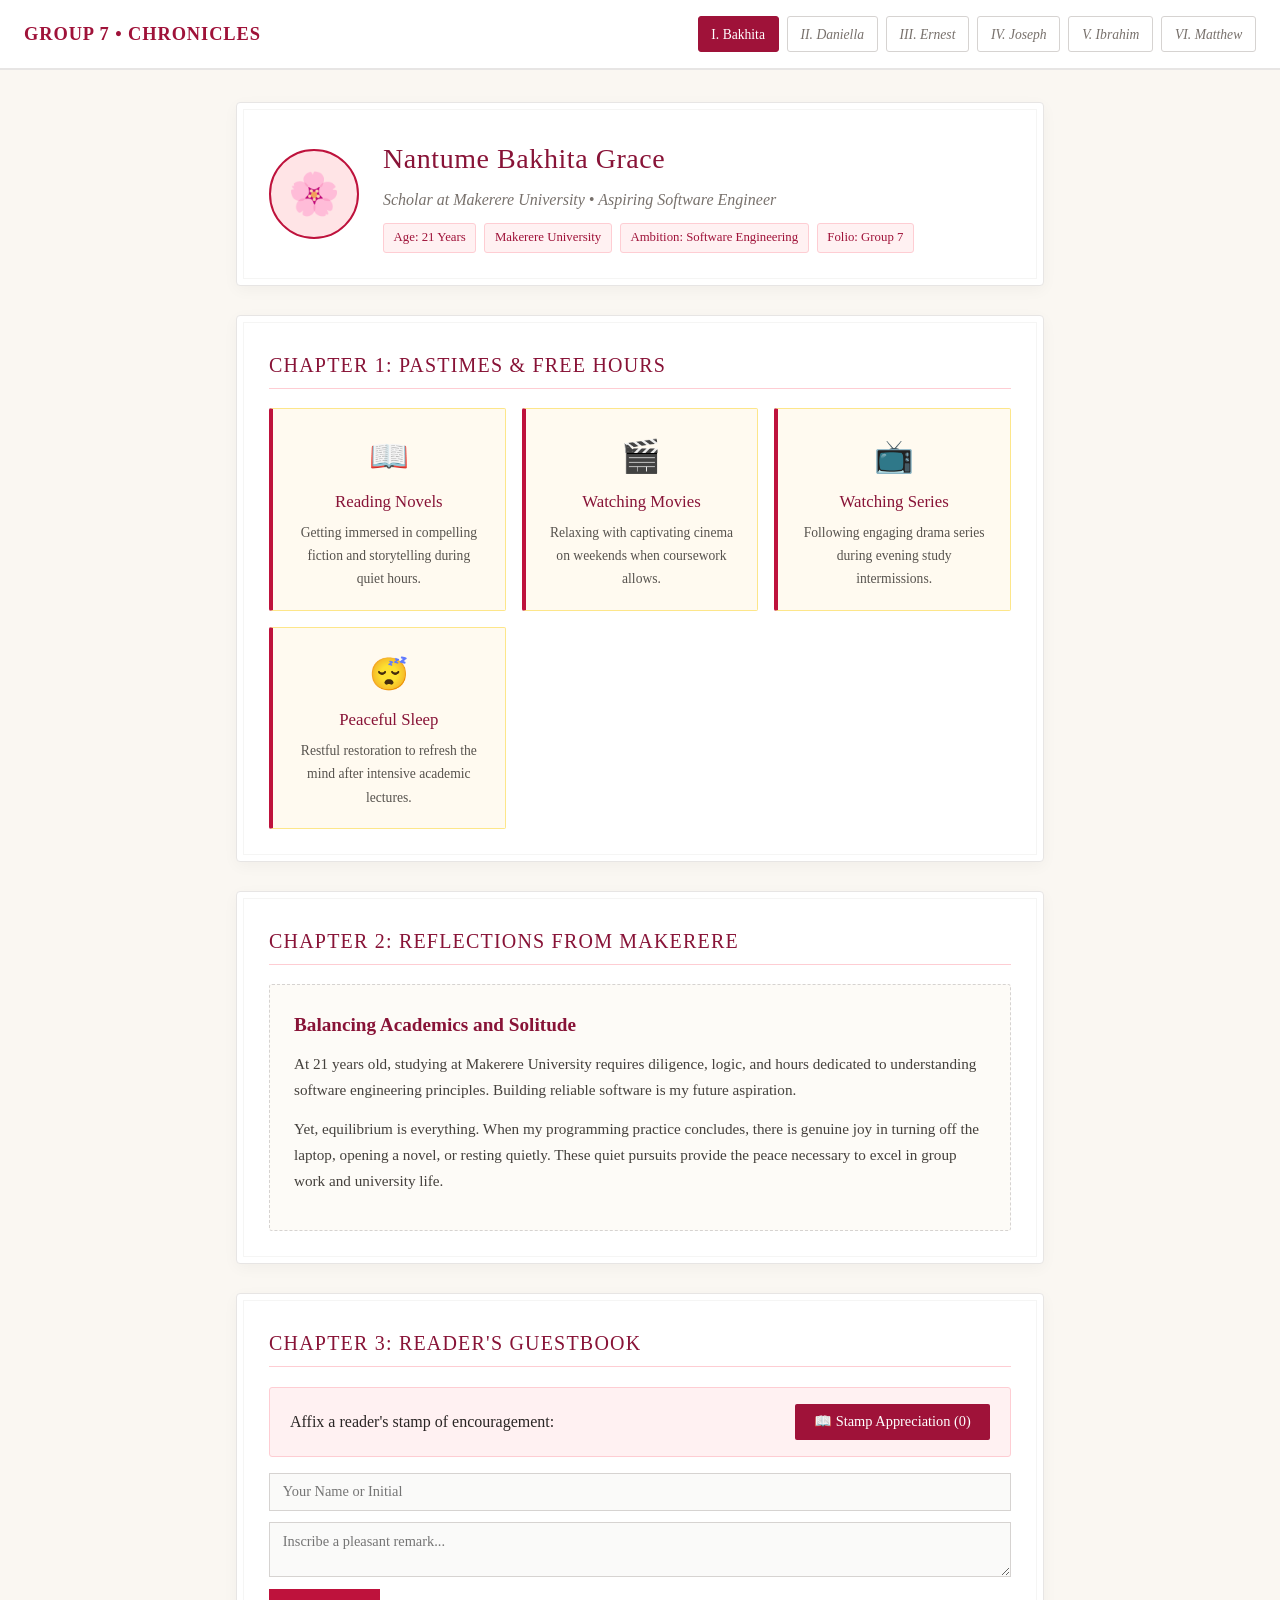
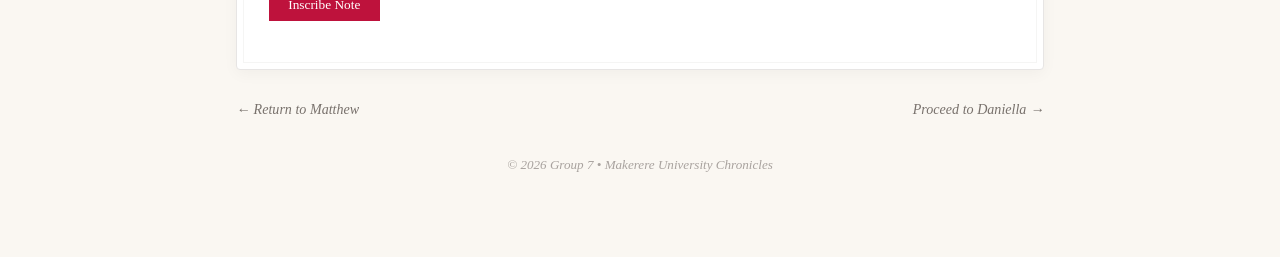
==== index.html @ 7322924f "Add Group 7 multi-page website with distinct styles for all 6 students" ====
<!DOCTYPE html>
<html lang="en">
<head>
  <meta charset="UTF-8">
  <meta name="viewport" content="width=device-width, initial-scale=1.0">
  <title>Nantume Bakhita Grace | Reading Chronicles | Group 7</title>
  <link rel="stylesheet" href="css/bakhita.css">
</head>
<body data-student="bakhita">

  <!-- ======================================================================
       HEADER: Group 7 Shared Literary Navigation
       ====================================================================== -->
  <header class="literary-nav">
    <a href="index.html" class="brand-title">Group 7 &bull; Chronicles</a>
    <nav class="nav-chapters">
      <a href="index.html" class="active">I. Bakhita</a>
      <a href="daniella.html">II. Daniella</a>
      <a href="ernest.html">III. Ernest</a>
      <a href="ntwari.html">IV. Joseph</a>
      <a href="ibrahim.html">V. Ibrahim</a>
      <a href="matthew.html">VI. Matthew</a>
    </nav>
  </header>

  <!-- ======================================================================
       MAIN CONTENT: Bakhita's Reading Journal & Profile
       ====================================================================== -->
  <main class="book-container">

    <!-- Card 1: Reader's Profile -->
    <article class="book-card">
      <div class="reader-profile">
        <div class="reader-portrait">🌸</div>
        <div class="reader-info">
          <h1>Nantume Bakhita Grace</h1>
          <p class="reader-tagline">Scholar at Makerere University &bull; Aspiring Software Engineer</p>
          <ul class="meta-tags">
            <li>Age: 21 Years</li>
            <li>Makerere University</li>
            <li>Ambition: Software Engineering</li>
            <li>Folio: Group 7</li>
          </ul>
        </div>
      </div>
    </article>

    <!-- Card 2: Hobbies & Literary Passions -->
    <article class="book-card">
      <h2 class="chapter-heading">Chapter 1: Pastimes & Free Hours</h2>
      <div class="hobbies-shelf">
        <div class="hobby-volume">
          <div class="hobby-icon">📖</div>
          <h3>Reading Novels</h3>
          <p>Getting immersed in compelling fiction and storytelling during quiet hours.</p>
        </div>
        <div class="hobby-volume">
          <div class="hobby-icon">🎬</div>
          <h3>Watching Movies</h3>
          <p>Relaxing with captivating cinema on weekends when coursework allows.</p>
        </div>
        <div class="hobby-volume">
          <div class="hobby-icon">📺</div>
          <h3>Watching Series</h3>
          <p>Following engaging drama series during evening study intermissions.</p>
        </div>
        <div class="hobby-volume">
          <div class="hobby-icon">😴</div>
          <h3>Peaceful Sleep</h3>
          <p>Restful restoration to refresh the mind after intensive academic lectures.</p>
        </div>
      </div>
    </article>

    <!-- Card 3: Reading Journal -->
    <article class="book-card">
      <h2 class="chapter-heading">Chapter 2: Reflections from Makerere</h2>
      <div class="journal-entry">
        <h3>Balancing Academics and Solitude</h3>
        <p>
          At 21 years old, studying at Makerere University requires diligence, logic, and hours dedicated to understanding software engineering principles. Building reliable software is my future aspiration.
        </p>
        <p>
          Yet, equilibrium is everything. When my programming practice concludes, there is genuine joy in turning off the laptop, opening a novel, or resting quietly. These quiet pursuits provide the peace necessary to excel in group work and university life.
        </p>
      </div>
    </article>

    <!-- Card 4: Interactive Guestbook & Stamp -->
    <article class="book-card">
      <h2 class="chapter-heading">Chapter 3: Reader's Guestbook</h2>
      
      <div class="stamp-bar">
        <span>Affix a reader's stamp of encouragement:</span>
        <button id="like-btn" class="btn-stamp">
          📖 Stamp Appreciation (<span id="like-count">0</span>)
        </button>
      </div>

      <form id="comment-form" class="guestbook-form">
        <input type="text" id="comment-author" placeholder="Your Name or Initial" required>
        <textarea id="comment-message" placeholder="Inscribe a pleasant remark..." required></textarea>
        <button type="submit">Inscribe Note</button>
      </form>

      <div id="comments-list" class="guestbook-list"></div>
    </article>

    <!-- Chapter Navigation -->
    <div class="chapter-nav">
      <a href="matthew.html" class="chapter-btn">&larr; Return to Matthew</a>
      <a href="daniella.html" class="chapter-btn">Proceed to Daniella &rarr;</a>
    </div>

    <footer>
      <p>&copy; 2026 Group 7 &bull; Makerere University Chronicles</p>
    </footer>

  </main>

  <script src="js/main.js"></script>
</body>
</html>
---- css/bakhita.css ----
/* ==========================================================================
   NANTUME BAKHITA GRACE - PERSONAL WEBPAGE STYLESHEET
   Style Concept: Vintage Literary Journal & Reading Chronicle
   Colors: Warm Cream Paper (#fdfbf7), Rose Wine (#9f1239), Soft Pink (#ffe4e6)
   Font: Classic Serif ('Georgia', 'Times New Roman', serif)
   ========================================================================== */

* {
  box-sizing: border-box;
  margin: 0;
  padding: 0;
}

body {
  background-color: #faf7f2;
  color: #292524;
  font-family: 'Georgia', 'Times New Roman', serif;
  line-height: 1.7;
  padding-bottom: 3rem;
}

/* Shared Top Navigation (Literary Style) */
.literary-nav {
  background: #ffffff;
  border-bottom: 2px solid #e7e5e4;
  padding: 1rem 1.5rem;
  display: flex;
  justify-content: space-between;
  align-items: center;
  flex-wrap: wrap;
  gap: 1rem;
}

.brand-title {
  font-size: 1.15rem;
  font-weight: bold;
  letter-spacing: 0.05em;
  color: #9f1239;
  text-decoration: none;
  text-transform: uppercase;
}

.nav-chapters {
  display: flex;
  gap: 0.5rem;
  flex-wrap: wrap;
}

.nav-chapters a {
  text-decoration: none;
  font-size: 0.85rem;
  font-style: italic;
  color: #78716c;
  padding: 0.35rem 0.8rem;
  border: 1px solid #d6d3d1;
  border-radius: 3px;
  background: #ffffff;
  transition: all 0.2s ease;
}

.nav-chapters a:hover {
  color: #9f1239;
  border-color: #9f1239;
  background: #fff1f2;
}

.nav-chapters a.active {
  background: #9f1239;
  color: #ffffff;
  border-color: #9f1239;
  font-style: normal;
}

.book-container {
  max-width: 840px;
  margin: 2rem auto;
  padding: 0 1rem;
}

/* Book Parchment Cards */
.book-card {
  background: #ffffff;
  border: 1px solid #e7e5e4;
  box-shadow: 0 4px 15px rgba(0, 0, 0, 0.04);
  padding: 2rem;
  margin-bottom: 1.8rem;
  border-radius: 4px;
  position: relative;
}

.book-card::before {
  content: "";
  position: absolute;
  top: 6px;
  left: 6px;
  right: 6px;
  bottom: 6px;
  border: 1px solid #f5f5f4;
  pointer-events: none;
}

/* Profile Section */
.reader-profile {
  display: flex;
  align-items: center;
  gap: 1.5rem;
  flex-wrap: wrap;
}

.reader-portrait {
  width: 90px;
  height: 90px;
  border-radius: 50%;
  background: #ffe4e6;
  border: 2px solid #be123c;
  display: flex;
  align-items: center;
  justify-content: center;
  font-size: 2.6rem;
}

.reader-info h1 {
  font-size: 1.75rem;
  color: #881337;
  font-weight: normal;
  letter-spacing: 0.02em;
  margin-bottom: 0.2rem;
}

.reader-tagline {
  font-style: italic;
  color: #78716c;
  margin-bottom: 0.6rem;
}

.meta-tags {
  display: flex;
  flex-wrap: wrap;
  gap: 0.5rem;
  list-style: none;
}

.meta-tags li {
  background: #fff1f2;
  border: 1px solid #fecdd3;
  color: #9f1239;
  font-size: 0.8rem;
  padding: 0.2rem 0.6rem;
  border-radius: 3px;
}

/* Hobbies Bookshelf */
h2.chapter-heading {
  font-size: 1.25rem;
  font-weight: normal;
  color: #881337;
  border-bottom: 1px solid #fecdd3;
  padding-bottom: 0.4rem;
  margin-bottom: 1.2rem;
  text-transform: uppercase;
  letter-spacing: 0.06em;
}

.hobbies-shelf {
  display: grid;
  grid-template-columns: repeat(auto-fit, minmax(180px, 1fr));
  gap: 1rem;
}

.hobby-volume {
  background: #fffaf0;
  border: 1px solid #fde68a;
  border-left: 4px solid #be123c;
  padding: 1.2rem;
  border-radius: 2px;
  text-align: center;
}

.hobby-icon {
  font-size: 2rem;
  margin-bottom: 0.3rem;
}

.hobby-volume h3 {
  font-size: 1.05rem;
  color: #881337;
  margin-bottom: 0.3rem;
  font-weight: normal;
}

.hobby-volume p {
  font-size: 0.85rem;
  color: #57534e;
}

/* Journal / Reading Diary */
.journal-entry {
  background: #fdfbf7;
  border: 1px dashed #d6d3d1;
  padding: 1.5rem;
  border-radius: 3px;
}

.journal-entry h3 {
  color: #881337;
  font-size: 1.2rem;
  margin-bottom: 0.6rem;
}

.journal-entry p {
  font-size: 0.95rem;
  color: #44403c;
  margin-bottom: 0.8rem;
}

/* Interactive Guestbook & Stamp */
.stamp-bar {
  display: flex;
  justify-content: space-between;
  align-items: center;
  background: #fff1f2;
  border: 1px solid #fecdd3;
  padding: 1rem 1.25rem;
  border-radius: 3px;
  flex-wrap: wrap;
  gap: 0.8rem;
}

.btn-stamp {
  background: #9f1239;
  color: #ffffff;
  border: none;
  font-family: 'Georgia', serif;
  font-size: 0.9rem;
  padding: 0.6rem 1.2rem;
  cursor: pointer;
  border-radius: 2px;
}

.btn-stamp:hover {
  background: #881337;
}

.guestbook-form {
  display: flex;
  flex-direction: column;
  gap: 0.7rem;
  margin-top: 1rem;
}

.guestbook-form input,
.guestbook-form textarea {
  border: 1px solid #d6d3d1;
  background: #fafaf9;
  font-family: 'Georgia', serif;
  padding: 0.6rem 0.8rem;
  font-size: 0.9rem;
}

.guestbook-form button {
  align-self: flex-start;
  background: #be123c;
  color: #ffffff;
  border: none;
  padding: 0.5rem 1.2rem;
  font-family: 'Georgia', serif;
  cursor: pointer;
}

.guestbook-list {
  margin-top: 1rem;
  display: flex;
  flex-direction: column;
  gap: 0.6rem;
}

.guestbook-item,
.comment-item {
  background: #fafaf9;
  border: 1px solid #e7e5e4;
  border-left: 3px solid #be123c;
  padding: 0.75rem 1rem;
  font-size: 0.88rem;
  margin-top: 0.5rem;
}

.guestbook-author,
.comment-author {
  font-weight: bold;
  color: #881337;
  margin-bottom: 0.2rem;
}

/* Page Navigation */
.chapter-nav {
  display: flex;
  justify-content: space-between;
  margin-top: 1.5rem;
  flex-wrap: wrap;
  gap: 0.8rem;
}

.chapter-btn {
  text-decoration: none;
  color: #78716c;
  font-style: italic;
  font-size: 0.88rem;
}

.chapter-btn:hover {
  color: #9f1239;
}

footer {
  text-align: center;
  font-style: italic;
  font-size: 0.82rem;
  color: #a8a29e;
  margin-top: 2rem;
}
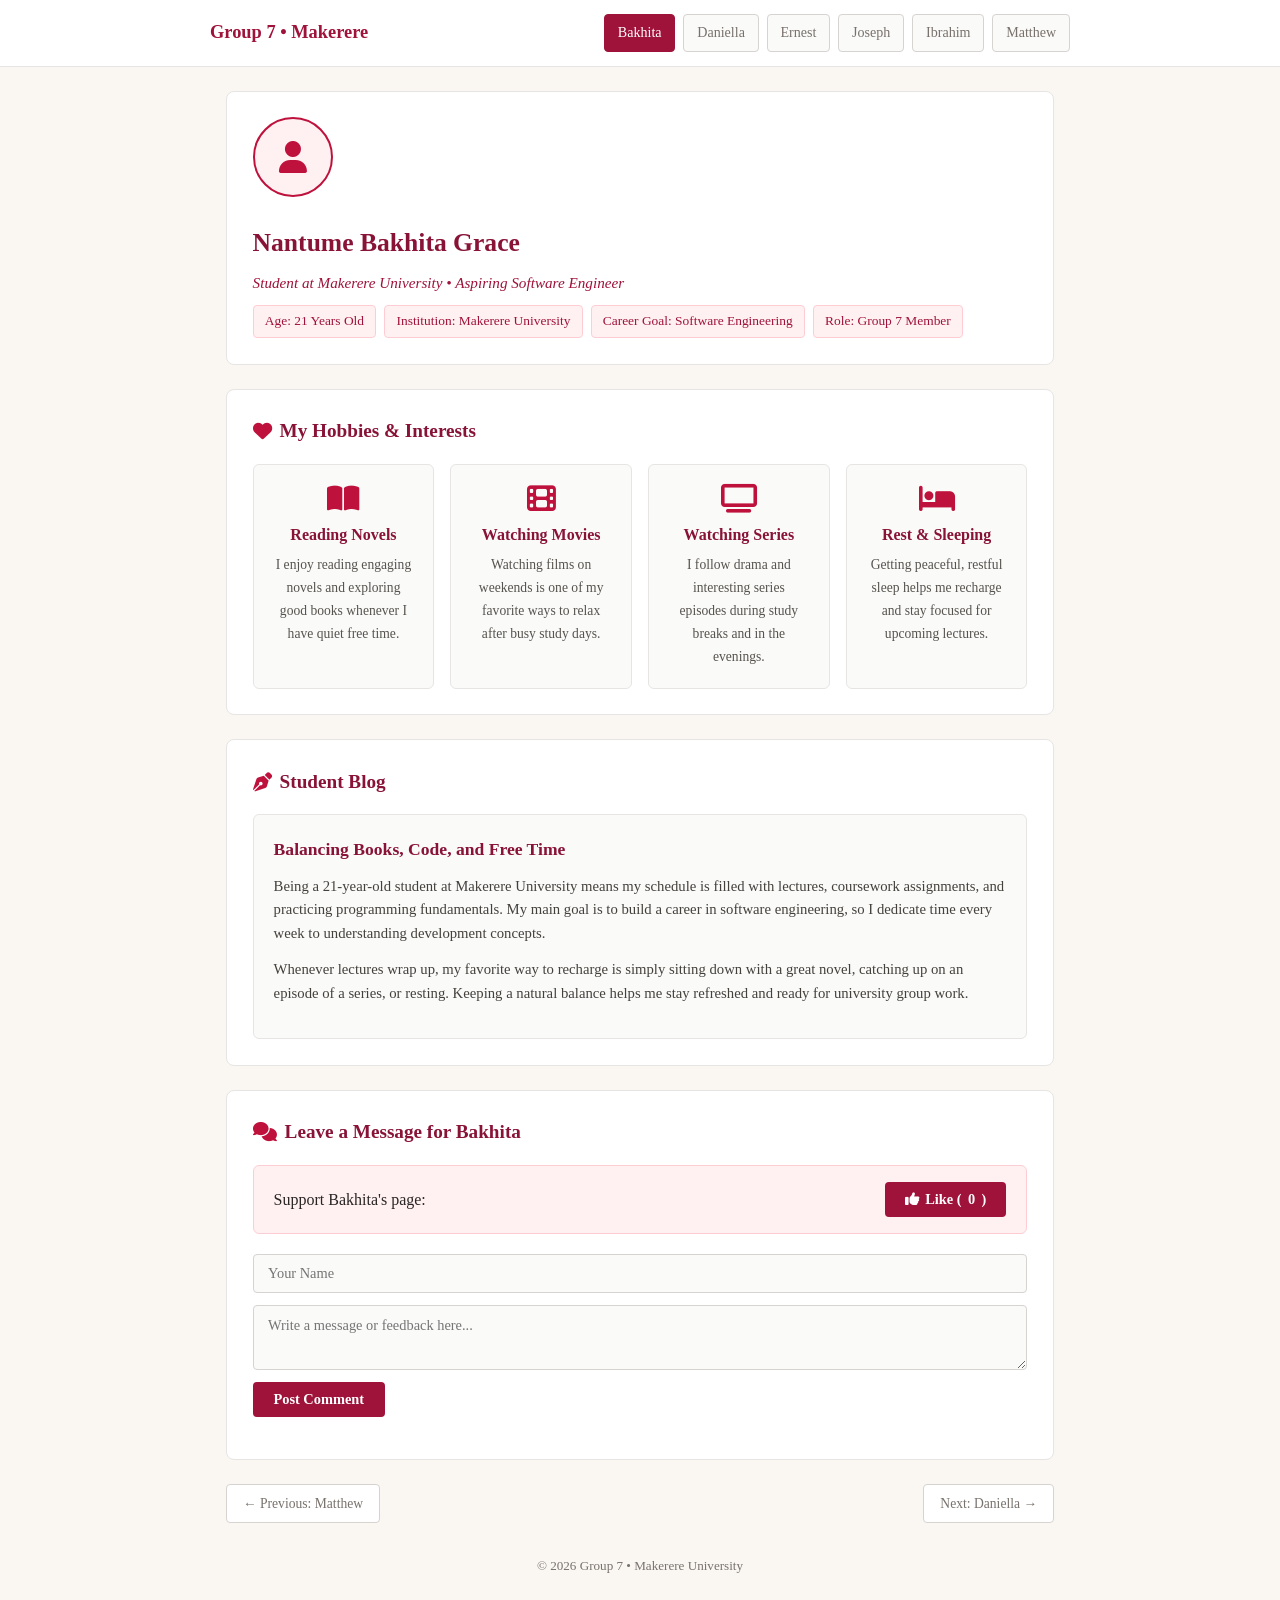
==== commit 5b3a3a1b: "Humanize webpages, replace emojis with Font Awesome icons, remove edge highlights and system active " ====
--- a/index.html
+++ b/index.html
@@ -3,121 +3,131 @@
 <head>
   <meta charset="UTF-8">
   <meta name="viewport" content="width=device-width, initial-scale=1.0">
-  <title>Nantume Bakhita Grace | Reading Chronicles | Group 7</title>
+  <title>Nantume Bakhita Grace - Group 7</title>
+  <!-- Font Awesome CDN for icons instead of emojis -->
+  <link rel="stylesheet" href="https://cdnjs.cloudflare.com/ajax/libs/font-awesome/6.5.1/css/all.min.css">
   <link rel="stylesheet" href="css/bakhita.css">
 </head>
 <body data-student="bakhita">
 
   <!-- ======================================================================
-       HEADER: Group 7 Shared Literary Navigation
+       1. NAVIGATION BAR
        ====================================================================== -->
-  <header class="literary-nav">
-    <a href="index.html" class="brand-title">Group 7 &bull; Chronicles</a>
-    <nav class="nav-chapters">
-      <a href="index.html" class="active">I. Bakhita</a>
-      <a href="daniella.html">II. Daniella</a>
-      <a href="ernest.html">III. Ernest</a>
-      <a href="ntwari.html">IV. Joseph</a>
-      <a href="ibrahim.html">V. Ibrahim</a>
-      <a href="matthew.html">VI. Matthew</a>
-    </nav>
+  <header>
+    <div class="nav-container">
+      <a href="index.html" class="logo">Group 7 &bull; Makerere</a>
+      <nav>
+        <a href="index.html" class="active">Bakhita</a>
+        <a href="daniella.html">Daniella</a>
+        <a href="ernest.html">Ernest</a>
+        <a href="ntwari.html">Joseph</a>
+        <a href="ibrahim.html">Ibrahim</a>
+        <a href="matthew.html">Matthew</a>
+      </nav>
+    </div>
   </header>
 
   <!-- ======================================================================
-       MAIN CONTENT: Bakhita's Reading Journal & Profile
+       2. MAIN CONTENT
        ====================================================================== -->
-  <main class="book-container">
+  <main class="container">
 
-    <!-- Card 1: Reader's Profile -->
-    <article class="book-card">
-      <div class="reader-profile">
-        <div class="reader-portrait">🌸</div>
-        <div class="reader-info">
+    <!-- Section 1: About Bakhita -->
+    <section class="card">
+      <div class="profile-header">
+        <div class="profile-icon">
+          <i class="fa-solid fa-user"></i>
+        </div>
+        <div class="profile-info">
           <h1>Nantume Bakhita Grace</h1>
-          <p class="reader-tagline">Scholar at Makerere University &bull; Aspiring Software Engineer</p>
-          <ul class="meta-tags">
-            <li>Age: 21 Years</li>
-            <li>Makerere University</li>
-            <li>Ambition: Software Engineering</li>
-            <li>Folio: Group 7</li>
+          <p class="profile-subtitle">Student at Makerere University &bull; Aspiring Software Engineer</p>
+          <ul class="info-list">
+            <li>Age: 21 Years Old</li>
+            <li>Institution: Makerere University</li>
+            <li>Career Goal: Software Engineering</li>
+            <li>Role: Group 7 Member</li>
           </ul>
         </div>
       </div>
-    </article>
+    </section>
 
-    <!-- Card 2: Hobbies & Literary Passions -->
-    <article class="book-card">
-      <h2 class="chapter-heading">Chapter 1: Pastimes & Free Hours</h2>
-      <div class="hobbies-shelf">
-        <div class="hobby-volume">
-          <div class="hobby-icon">📖</div>
+    <!-- Section 2: Hobbies & Interests -->
+    <section class="card">
+      <h2><i class="fa-solid fa-heart"></i> My Hobbies & Interests</h2>
+      <div class="hobbies-grid">
+        <div class="hobby-card">
+          <i class="fa-solid fa-book-open"></i>
           <h3>Reading Novels</h3>
-          <p>Getting immersed in compelling fiction and storytelling during quiet hours.</p>
+          <p>I enjoy reading engaging novels and exploring good books whenever I have quiet free time.</p>
         </div>
-        <div class="hobby-volume">
-          <div class="hobby-icon">🎬</div>
+        <div class="hobby-card">
+          <i class="fa-solid fa-film"></i>
           <h3>Watching Movies</h3>
-          <p>Relaxing with captivating cinema on weekends when coursework allows.</p>
+          <p>Watching films on weekends is one of my favorite ways to relax after busy study days.</p>
         </div>
-        <div class="hobby-volume">
-          <div class="hobby-icon">📺</div>
+        <div class="hobby-card">
+          <i class="fa-solid fa-tv"></i>
           <h3>Watching Series</h3>
-          <p>Following engaging drama series during evening study intermissions.</p>
+          <p>I follow drama and interesting series episodes during study breaks and in the evenings.</p>
         </div>
-        <div class="hobby-volume">
-          <div class="hobby-icon">😴</div>
-          <h3>Peaceful Sleep</h3>
-          <p>Restful restoration to refresh the mind after intensive academic lectures.</p>
+        <div class="hobby-card">
+          <i class="fa-solid fa-bed"></i>
+          <h3>Rest & Sleeping</h3>
+          <p>Getting peaceful, restful sleep helps me recharge and stay focused for upcoming lectures.</p>
         </div>
       </div>
-    </article>
+    </section>
 
-    <!-- Card 3: Reading Journal -->
-    <article class="book-card">
-      <h2 class="chapter-heading">Chapter 2: Reflections from Makerere</h2>
-      <div class="journal-entry">
-        <h3>Balancing Academics and Solitude</h3>
+    <!-- Section 3: Student Blog / Campus Experience -->
+    <section class="card">
+      <h2><i class="fa-solid fa-pen-nib"></i> Student Blog</h2>
+      <div class="blog-box">
+        <h3>Balancing Books, Code, and Free Time</h3>
         <p>
-          At 21 years old, studying at Makerere University requires diligence, logic, and hours dedicated to understanding software engineering principles. Building reliable software is my future aspiration.
+          Being a 21-year-old student at Makerere University means my schedule is filled with lectures, coursework assignments, and practicing programming fundamentals. My main goal is to build a career in software engineering, so I dedicate time every week to understanding development concepts.
         </p>
         <p>
-          Yet, equilibrium is everything. When my programming practice concludes, there is genuine joy in turning off the laptop, opening a novel, or resting quietly. These quiet pursuits provide the peace necessary to excel in group work and university life.
+          Whenever lectures wrap up, my favorite way to recharge is simply sitting down with a great novel, catching up on an episode of a series, or resting. Keeping a natural balance helps me stay refreshed and ready for university group work.
         </p>
       </div>
-    </article>
+    </section>
 
-    <!-- Card 4: Interactive Guestbook & Stamp -->
-    <article class="book-card">
-      <h2 class="chapter-heading">Chapter 3: Reader's Guestbook</h2>
+    <!-- Section 4: Interactive Like and Comment Form -->
+    <section class="card">
+      <h2><i class="fa-solid fa-comments"></i> Leave a Message for Bakhita</h2>
       
-      <div class="stamp-bar">
-        <span>Affix a reader's stamp of encouragement:</span>
-        <button id="like-btn" class="btn-stamp">
-          📖 Stamp Appreciation (<span id="like-count">0</span>)
+      <!-- Like Button -->
+      <div class="interactive-row">
+        <span>Support Bakhita's page:</span>
+        <button id="like-btn" class="like-btn">
+          <i class="fa-solid fa-thumbs-up"></i> Like (<span id="like-count">0</span>)
         </button>
       </div>
 
-      <form id="comment-form" class="guestbook-form">
-        <input type="text" id="comment-author" placeholder="Your Name or Initial" required>
-        <textarea id="comment-message" placeholder="Inscribe a pleasant remark..." required></textarea>
-        <button type="submit">Inscribe Note</button>
+      <!-- Comment Form -->
+      <form id="comment-form" class="comment-form">
+        <input type="text" id="comment-author" placeholder="Your Name" required>
+        <textarea id="comment-message" placeholder="Write a message or feedback here..." required></textarea>
+        <button type="submit">Post Comment</button>
       </form>
 
-      <div id="comments-list" class="guestbook-list"></div>
-    </article>
+      <!-- Message List -->
+      <div id="comments-list" class="comments-list"></div>
+    </section>
 
-    <!-- Chapter Navigation -->
-    <div class="chapter-nav">
-      <a href="matthew.html" class="chapter-btn">&larr; Return to Matthew</a>
-      <a href="daniella.html" class="chapter-btn">Proceed to Daniella &rarr;</a>
+    <!-- Footer Navigation (Next & Previous) -->
+    <div class="footer-nav">
+      <a href="matthew.html">&larr; Previous: Matthew</a>
+      <a href="daniella.html">Next: Daniella &rarr;</a>
     </div>
 
     <footer>
-      <p>&copy; 2026 Group 7 &bull; Makerere University Chronicles</p>
+      <p>&copy; 2026 Group 7 &bull; Makerere University</p>
     </footer>
 
   </main>
 
+  <!-- Interactive JavaScript -->
   <script src="js/main.js"></script>
 </body>
 </html>
--- a/css/bakhita.css
+++ b/css/bakhita.css
@@ -1,8 +1,7 @@
 /* ==========================================================================
-   NANTUME BAKHITA GRACE - PERSONAL WEBPAGE STYLESHEET
-   Style Concept: Vintage Literary Journal & Reading Chronicle
-   Colors: Warm Cream Paper (#fdfbf7), Rose Wine (#9f1239), Soft Pink (#ffe4e6)
-   Font: Classic Serif ('Georgia', 'Times New Roman', serif)
+   Nantume Bakhita Grace - Personal Webpage Stylesheet
+   Makerere University - Group 7
+   Theme: Literary Journal & Reading Space
    ========================================================================== */
 
 * {
@@ -16,14 +15,18 @@
   color: #292524;
   font-family: 'Georgia', 'Times New Roman', serif;
   line-height: 1.7;
-  padding-bottom: 3rem;
-}
-
-/* Shared Top Navigation (Literary Style) */
-.literary-nav {
+  padding-bottom: 2.5rem;
+}
+
+header {
   background: #ffffff;
-  border-bottom: 2px solid #e7e5e4;
-  padding: 1rem 1.5rem;
+  border-bottom: 1px solid #e7e5e4;
+  padding: 0.9rem 1.2rem;
+}
+
+.nav-container {
+  max-width: 860px;
+  margin: 0 auto;
   display: flex;
   justify-content: space-between;
   align-items: center;
@@ -31,268 +34,284 @@
   gap: 1rem;
 }
 
-.brand-title {
+.logo {
   font-size: 1.15rem;
   font-weight: bold;
-  letter-spacing: 0.05em;
   color: #9f1239;
   text-decoration: none;
-  text-transform: uppercase;
-}
-
-.nav-chapters {
+}
+
+nav {
   display: flex;
   gap: 0.5rem;
   flex-wrap: wrap;
 }
 
-.nav-chapters a {
+nav a {
   text-decoration: none;
-  font-size: 0.85rem;
-  font-style: italic;
+  font-size: 0.88rem;
   color: #78716c;
   padding: 0.35rem 0.8rem;
+  border-radius: 4px;
+  background: #fafaf9;
   border: 1px solid #d6d3d1;
-  border-radius: 3px;
-  background: #ffffff;
   transition: all 0.2s ease;
 }
 
-.nav-chapters a:hover {
+nav a:hover {
   color: #9f1239;
   border-color: #9f1239;
-  background: #fff1f2;
-}
-
-.nav-chapters a.active {
+}
+
+nav a.active {
   background: #9f1239;
   color: #ffffff;
   border-color: #9f1239;
-  font-style: normal;
-}
-
-.book-container {
-  max-width: 840px;
-  margin: 2rem auto;
+}
+
+.container {
+  max-width: 860px;
+  margin: 1.5rem auto;
   padding: 0 1rem;
 }
 
-/* Book Parchment Cards */
-.book-card {
+/* Content Cards (Uniform clean border, no highlighted single-edge strip) */
+.card {
   background: #ffffff;
   border: 1px solid #e7e5e4;
-  box-shadow: 0 4px 15px rgba(0, 0, 0, 0.04);
-  padding: 2rem;
-  margin-bottom: 1.8rem;
-  border-radius: 4px;
-  position: relative;
-}
-
-.book-card::before {
-  content: "";
-  position: absolute;
-  top: 6px;
-  left: 6px;
-  right: 6px;
-  bottom: 6px;
-  border: 1px solid #f5f5f4;
-  pointer-events: none;
+  border-radius: 8px;
+  padding: 1.6rem;
+  margin-bottom: 1.5rem;
 }
 
 /* Profile Section */
-.reader-profile {
+.profile-header {
   display: flex;
   align-items: center;
   gap: 1.5rem;
   flex-wrap: wrap;
 }
 
-.reader-portrait {
-  width: 90px;
-  height: 90px;
+.profile-icon {
+  width: 80px;
+  height: 80px;
+  background: #fff1f2;
+  border: 2px solid #be123c;
   border-radius: 50%;
-  background: #ffe4e6;
-  border: 2px solid #be123c;
   display: flex;
   align-items: center;
   justify-content: center;
-  font-size: 2.6rem;
-}
-
-.reader-info h1 {
-  font-size: 1.75rem;
-  color: #881337;
-  font-weight: normal;
-  letter-spacing: 0.02em;
-  margin-bottom: 0.2rem;
-}
-
-.reader-tagline {
+  font-size: 2rem;
+  color: #be123c;
+}
+
+.profile-info h1 {
+  font-size: 1.6rem;
+  color: #881337;
+  margin-bottom: 0.3rem;
+}
+
+.profile-subtitle {
+  color: #9f1239;
+  font-size: 0.95rem;
+  margin-bottom: 0.6rem;
   font-style: italic;
-  color: #78716c;
-  margin-bottom: 0.6rem;
-}
-
-.meta-tags {
+}
+
+.info-list {
+  list-style: none;
   display: flex;
   flex-wrap: wrap;
   gap: 0.5rem;
-  list-style: none;
-}
-
-.meta-tags li {
+}
+
+.info-list li {
   background: #fff1f2;
   border: 1px solid #fecdd3;
   color: #9f1239;
-  font-size: 0.8rem;
-  padding: 0.2rem 0.6rem;
-  border-radius: 3px;
-}
-
-/* Hobbies Bookshelf */
-h2.chapter-heading {
-  font-size: 1.25rem;
-  font-weight: normal;
-  color: #881337;
-  border-bottom: 1px solid #fecdd3;
-  padding-bottom: 0.4rem;
-  margin-bottom: 1.2rem;
-  text-transform: uppercase;
-  letter-spacing: 0.06em;
-}
-
-.hobbies-shelf {
+  padding: 0.25rem 0.7rem;
+  border-radius: 4px;
+  font-size: 0.84rem;
+}
+
+h2 {
+  font-size: 1.2rem;
+  color: #881337;
+  margin-bottom: 1rem;
+  display: flex;
+  align-items: center;
+  gap: 0.5rem;
+}
+
+h2 i {
+  color: #be123c;
+}
+
+/* Hobbies Grid (Clean uniform boxes, no highlighted edge strip) */
+.hobbies-grid {
   display: grid;
   grid-template-columns: repeat(auto-fit, minmax(180px, 1fr));
   gap: 1rem;
 }
 
-.hobby-volume {
-  background: #fffaf0;
-  border: 1px solid #fde68a;
-  border-left: 4px solid #be123c;
+.hobby-card {
+  background: #fafaf9;
+  border: 1px solid #e7e5e4;
+  border-radius: 6px;
   padding: 1.2rem;
-  border-radius: 2px;
   text-align: center;
-}
-
-.hobby-icon {
-  font-size: 2rem;
+  transition: transform 0.2s ease, border-color 0.2s ease;
+}
+
+.hobby-card:hover {
+  transform: translateY(-2px);
+  border-color: #be123c;
+}
+
+.hobby-card i {
+  font-size: 1.8rem;
+  color: #be123c;
+  margin-bottom: 0.5rem;
+  display: inline-block;
+}
+
+.hobby-card h3 {
+  font-size: 1rem;
+  color: #881337;
   margin-bottom: 0.3rem;
 }
 
-.hobby-volume h3 {
-  font-size: 1.05rem;
-  color: #881337;
-  margin-bottom: 0.3rem;
-  font-weight: normal;
-}
-
-.hobby-volume p {
+.hobby-card p {
   font-size: 0.85rem;
   color: #57534e;
 }
 
-/* Journal / Reading Diary */
-.journal-entry {
-  background: #fdfbf7;
-  border: 1px dashed #d6d3d1;
-  padding: 1.5rem;
-  border-radius: 3px;
-}
-
-.journal-entry h3 {
-  color: #881337;
-  font-size: 1.2rem;
+/* Blog Box (Clean uniform border) */
+.blog-box {
+  background: #fafaf9;
+  border: 1px solid #e7e5e4;
+  border-radius: 6px;
+  padding: 1.25rem;
+}
+
+.blog-box h3 {
+  font-size: 1.1rem;
+  color: #881337;
   margin-bottom: 0.6rem;
 }
 
-.journal-entry p {
-  font-size: 0.95rem;
+.blog-box p {
   color: #44403c;
+  font-size: 0.92rem;
   margin-bottom: 0.8rem;
-}
-
-/* Interactive Guestbook & Stamp */
-.stamp-bar {
+  line-height: 1.6;
+}
+
+/* Interactive Like & Comment Form */
+.interactive-row {
   display: flex;
   justify-content: space-between;
   align-items: center;
+  flex-wrap: wrap;
+  gap: 1rem;
   background: #fff1f2;
   border: 1px solid #fecdd3;
   padding: 1rem 1.25rem;
-  border-radius: 3px;
-  flex-wrap: wrap;
-  gap: 0.8rem;
-}
-
-.btn-stamp {
+  border-radius: 6px;
+  margin-bottom: 1.25rem;
+}
+
+.like-btn {
   background: #9f1239;
   color: #ffffff;
   border: none;
-  font-family: 'Georgia', serif;
+  padding: 0.55rem 1.25rem;
   font-size: 0.9rem;
-  padding: 0.6rem 1.2rem;
+  font-weight: 600;
+  border-radius: 4px;
   cursor: pointer;
-  border-radius: 2px;
-}
-
-.btn-stamp:hover {
+  display: inline-flex;
+  align-items: center;
+  gap: 0.4rem;
+  font-family: inherit;
+  transition: background 0.2s ease;
+}
+
+.like-btn:hover {
   background: #881337;
 }
 
-.guestbook-form {
+.comment-form {
   display: flex;
   flex-direction: column;
-  gap: 0.7rem;
-  margin-top: 1rem;
-}
-
-.guestbook-form input,
-.guestbook-form textarea {
+  gap: 0.75rem;
+}
+
+.comment-form input,
+.comment-form textarea {
+  background: #fafaf9;
   border: 1px solid #d6d3d1;
-  background: #fafaf9;
-  font-family: 'Georgia', serif;
-  padding: 0.6rem 0.8rem;
+  color: #292524;
+  padding: 0.65rem 0.9rem;
+  border-radius: 4px;
+  font-family: inherit;
   font-size: 0.9rem;
 }
 
-.guestbook-form button {
+.comment-form input:focus,
+.comment-form textarea:focus {
+  outline: none;
+  border-color: #be123c;
+}
+
+.comment-form textarea {
+  resize: vertical;
+  min-height: 65px;
+}
+
+.comment-form button {
   align-self: flex-start;
-  background: #be123c;
+  background: #9f1239;
   color: #ffffff;
   border: none;
-  padding: 0.5rem 1.2rem;
-  font-family: 'Georgia', serif;
+  padding: 0.55rem 1.3rem;
+  font-size: 0.9rem;
+  font-weight: 600;
+  border-radius: 4px;
   cursor: pointer;
-}
-
-.guestbook-list {
+  font-family: inherit;
+}
+
+.comment-form button:hover {
+  background: #881337;
+}
+
+.comments-list {
   margin-top: 1rem;
   display: flex;
   flex-direction: column;
   gap: 0.6rem;
 }
 
-.guestbook-item,
 .comment-item {
   background: #fafaf9;
   border: 1px solid #e7e5e4;
-  border-left: 3px solid #be123c;
+  border-radius: 4px;
   padding: 0.75rem 1rem;
   font-size: 0.88rem;
-  margin-top: 0.5rem;
-}
-
-.guestbook-author,
+}
+
 .comment-author {
   font-weight: bold;
   color: #881337;
   margin-bottom: 0.2rem;
 }
 
-/* Page Navigation */
-.chapter-nav {
+.comment-item p {
+  color: #44403c;
+}
+
+.footer-nav {
   display: flex;
   justify-content: space-between;
   margin-top: 1.5rem;
@@ -300,21 +319,25 @@
   gap: 0.8rem;
 }
 
-.chapter-btn {
+.footer-nav a {
   text-decoration: none;
+  font-size: 0.85rem;
   color: #78716c;
-  font-style: italic;
-  font-size: 0.88rem;
-}
-
-.chapter-btn:hover {
-  color: #9f1239;
+  background: #ffffff;
+  border: 1px solid #d6d3d1;
+  padding: 0.45rem 1rem;
+  border-radius: 4px;
+  transition: all 0.2s ease;
+}
+
+.footer-nav a:hover {
+  color: #9f1239;
+  border-color: #9f1239;
 }
 
 footer {
   text-align: center;
-  font-style: italic;
   font-size: 0.82rem;
-  color: #a8a29e;
+  color: #78716c;
   margin-top: 2rem;
 }
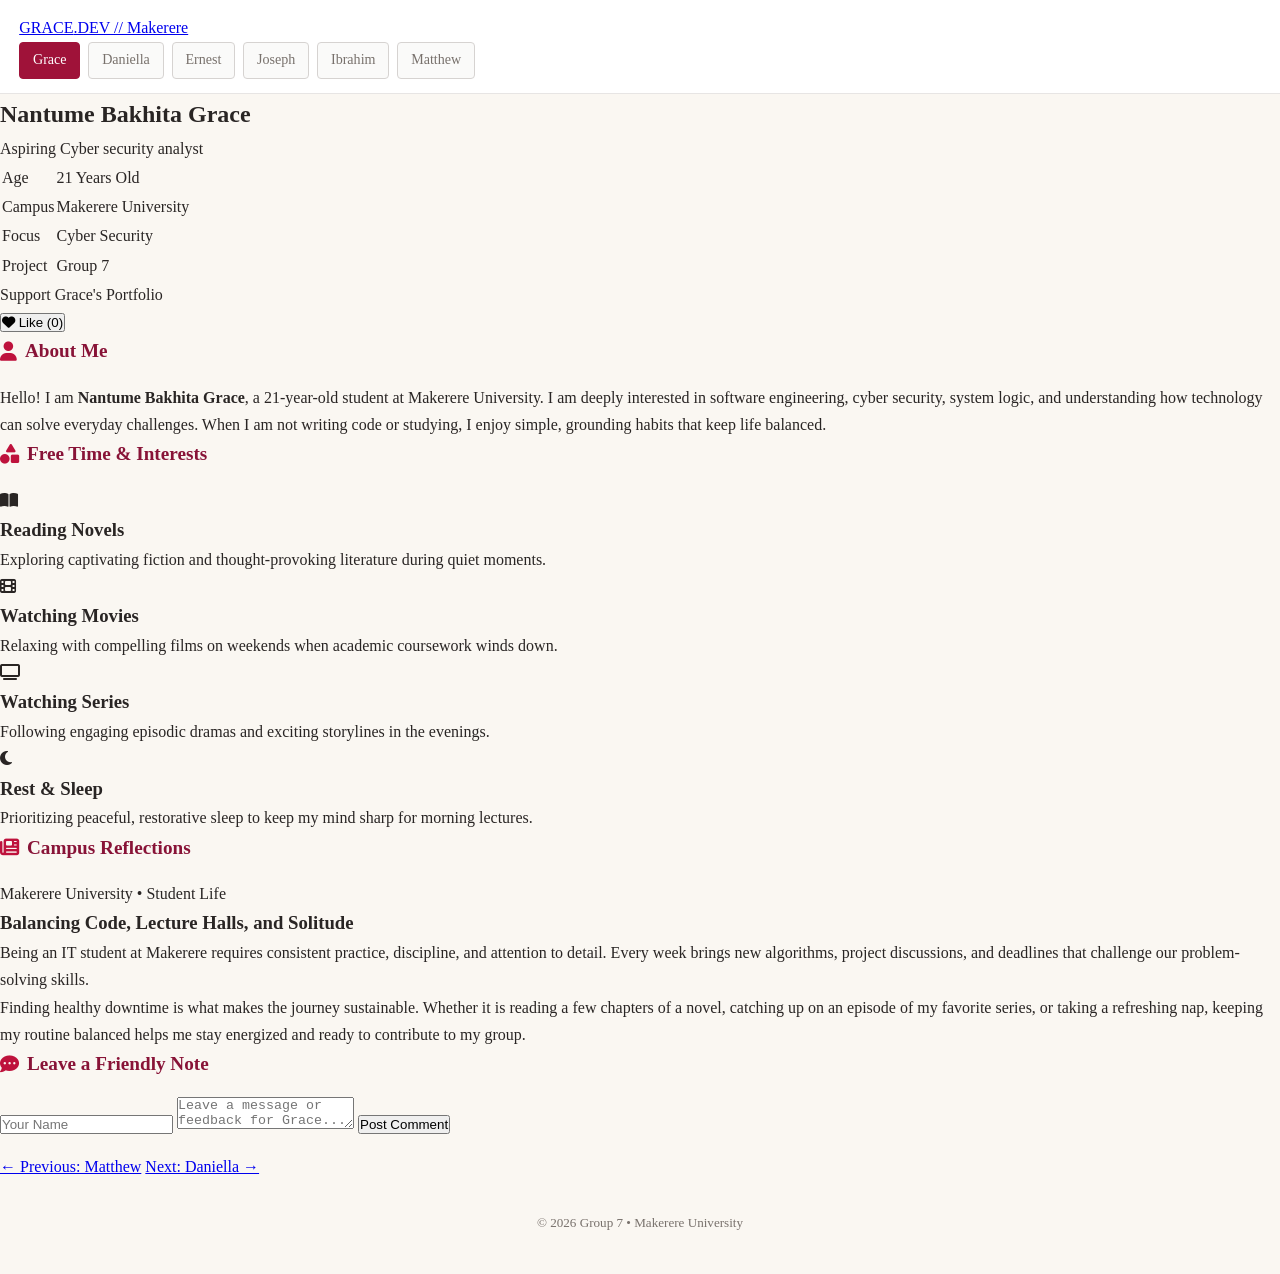
==== commit 68ad70dd: "Update title and interests in index.html" ====
--- a/index.html
+++ b/index.html
@@ -3,7 +3,7 @@
 <head>
   <meta charset="UTF-8">
   <meta name="viewport" content="width=device-width, initial-scale=1.0">
-  <title>Nantume Bakhita Grace - Group 7</title>
+  <title>Nantume Bakhita Grace &bull; BIST Student</title>
   <!-- Font Awesome CDN for icons instead of emojis -->
   <link rel="stylesheet" href="https://cdnjs.cloudflare.com/ajax/libs/font-awesome/6.5.1/css/all.min.css">
   <link rel="stylesheet" href="css/bakhita.css">
@@ -11,13 +11,13 @@
 <body data-student="bakhita">
 
   <!-- ======================================================================
-       1. NAVIGATION BAR
+       1. MINIMALIST TOPBAR
        ====================================================================== -->
-  <header>
-    <div class="nav-container">
-      <a href="index.html" class="logo">Group 7 &bull; Makerere</a>
-      <nav>
-        <a href="index.html" class="active">Bakhita</a>
+  <header class="grace-navbar">
+    <div class="grace-nav-inner">
+      <a href="index.html" class="grace-brand">GRACE<span>.DEV</span> // Makerere</a>
+      <nav class="grace-nav-links">
+        <a href="index.html" class="active">Grace</a>
         <a href="daniella.html">Daniella</a>
         <a href="ernest.html">Ernest</a>
         <a href="ntwari.html">Joseph</a>
@@ -28,106 +28,157 @@
   </header>
 
   <!-- ======================================================================
-       2. MAIN CONTENT
+       2. ASYMMETRICAL 2-COLUMN PORTFOLIO LAYOUT
        ====================================================================== -->
-  <main class="container">
+  <div class="grace-layout">
 
-    <!-- Section 1: About Bakhita -->
-    <section class="card">
-      <div class="profile-header">
-        <div class="profile-icon">
-          <i class="fa-solid fa-user"></i>
-        </div>
-        <div class="profile-info">
-          <h1>Nantume Bakhita Grace</h1>
-          <p class="profile-subtitle">Student at Makerere University &bull; Aspiring Software Engineer</p>
-          <ul class="info-list">
-            <li>Age: 21 Years Old</li>
-            <li>Institution: Makerere University</li>
-            <li>Career Goal: Software Engineering</li>
-            <li>Role: Group 7 Member</li>
-          </ul>
+    <!-- Left Column: Sticky Profile Card & Quick Info -->
+    <aside class="grace-sidebar">
+      <div class="grace-sidebar-card">
+        <h1>Nantume Bakhita Grace</h1>
+        <div class="grace-title-tag">Aspiring Cyber security analyst</div>
+
+        <table class="grace-meta-table">
+          <tr>
+            <td class="label">Age</td>
+            <td class="value">21 Years Old</td>
+          </tr>
+          <tr>
+            <td class="label">Campus</td>
+            <td class="value">Makerere University</td>
+          </tr>
+          <tr>
+            <td class="label">Focus</td>
+            <td class="value">Cyber Security</td>
+          </tr>
+          <tr>
+            <td class="label">Project</td>
+            <td class="value">Group 7</td>
+          </tr>
+        </table>
+
+        <!-- Interactive Like Panel -->
+        <div class="grace-like-panel">
+          <p>Support Grace's Portfolio</p>
+          <button id="like-btn" class="grace-like-btn">
+            <i class="fa-solid fa-heart"></i> Like (<span id="like-count">0</span>)
+          </button>
         </div>
       </div>
-    </section>
+    </aside>
 
-    <!-- Section 2: Hobbies & Interests -->
-    <section class="card">
-      <h2><i class="fa-solid fa-heart"></i> My Hobbies & Interests</h2>
-      <div class="hobbies-grid">
-        <div class="hobby-card">
-          <i class="fa-solid fa-book-open"></i>
-          <h3>Reading Novels</h3>
-          <p>I enjoy reading engaging novels and exploring good books whenever I have quiet free time.</p>
+    <!-- Right Column: Main Content Stream -->
+    <main class="grace-main">
+
+      <!-- Panel 1: Welcome & Overview -->
+      <section class="grace-panel">
+        <h2 class="grace-panel-heading">
+          <i class="fa-solid fa-user"></i> About Me
+        </h2>
+        <p class="grace-hero-intro">
+          Hello! I am <strong>Nantume Bakhita Grace</strong>, a 21-year-old student at Makerere University. I am deeply interested in software engineering, cyber security, system logic, and understanding how technology can solve everyday challenges. When I am not writing code or studying, I enjoy simple, grounding habits that keep life balanced.
+        </p>
+      </section>
+
+      <!-- Panel 2: Hobbies & Downtime (Horizontal Modern Rows) -->
+      <section class="grace-panel">
+        <h2 class="grace-panel-heading">
+          <i class="fa-solid fa-shapes"></i> Free Time & Interests
+        </h2>
+        <div class="grace-hobbies-list">
+
+          <div class="grace-hobby-row">
+            <div class="grace-hobby-icon">
+              <i class="fa-solid fa-book-open"></i>
+            </div>
+            <div class="grace-hobby-content">
+              <h3>Reading Novels</h3>
+              <p>Exploring captivating fiction and thought-provoking literature during quiet moments.</p>
+            </div>
+          </div>
+
+          <div class="grace-hobby-row">
+            <div class="grace-hobby-icon">
+              <i class="fa-solid fa-film"></i>
+            </div>
+            <div class="grace-hobby-content">
+              <h3>Watching Movies</h3>
+              <p>Relaxing with compelling films on weekends when academic coursework winds down.</p>
+            </div>
+          </div>
+
+          <div class="grace-hobby-row">
+            <div class="grace-hobby-icon">
+              <i class="fa-solid fa-tv"></i>
+            </div>
+            <div class="grace-hobby-content">
+              <h3>Watching Series</h3>
+              <p>Following engaging episodic dramas and exciting storylines in the evenings.</p>
+            </div>
+          </div>
+
+          <div class="grace-hobby-row">
+            <div class="grace-hobby-icon">
+              <i class="fa-solid fa-moon"></i>
+            </div>
+            <div class="grace-hobby-content">
+              <h3>Rest & Sleep</h3>
+              <p>Prioritizing peaceful, restorative sleep to keep my mind sharp for morning lectures.</p>
+            </div>
+          </div>
+
         </div>
-        <div class="hobby-card">
-          <i class="fa-solid fa-film"></i>
-          <h3>Watching Movies</h3>
-          <p>Watching films on weekends is one of my favorite ways to relax after busy study days.</p>
-        </div>
-        <div class="hobby-card">
-          <i class="fa-solid fa-tv"></i>
-          <h3>Watching Series</h3>
-          <p>I follow drama and interesting series episodes during study breaks and in the evenings.</p>
-        </div>
-        <div class="hobby-card">
-          <i class="fa-solid fa-bed"></i>
-          <h3>Rest & Sleeping</h3>
-          <p>Getting peaceful, restful sleep helps me recharge and stay focused for upcoming lectures.</p>
-        </div>
-      </div>
-    </section>
+      </section>
 
-    <!-- Section 3: Student Blog / Campus Experience -->
-    <section class="card">
-      <h2><i class="fa-solid fa-pen-nib"></i> Student Blog</h2>
-      <div class="blog-box">
-        <h3>Balancing Books, Code, and Free Time</h3>
-        <p>
-          Being a 21-year-old student at Makerere University means my schedule is filled with lectures, coursework assignments, and practicing programming fundamentals. My main goal is to build a career in software engineering, so I dedicate time every week to understanding development concepts.
-        </p>
-        <p>
-          Whenever lectures wrap up, my favorite way to recharge is simply sitting down with a great novel, catching up on an episode of a series, or resting. Keeping a natural balance helps me stay refreshed and ready for university group work.
-        </p>
-      </div>
-    </section>
+      <!-- Panel 3: Journal / Campus Reflections -->
+      <section class="grace-panel">
+        <h2 class="grace-panel-heading">
+          <i class="fa-solid fa-newspaper"></i> Campus Reflections
+        </h2>
+        <article class="grace-article">
+          <div class="grace-article-meta">
+            <span class="category">Makerere University</span>
+            <span>&bull;</span>
+            <span>Student Life</span>
+          </div>
+          <h3>Balancing Code, Lecture Halls, and Solitude</h3>
+          <p>
+            Being an IT student at Makerere requires consistent practice, discipline, and attention to detail. Every week brings new algorithms, project discussions, and deadlines that challenge our problem-solving skills.
+          </p>
+          <p>
+            Finding healthy downtime is what makes the journey sustainable. Whether it is reading a few chapters of a novel, catching up on an episode of my favorite series, or taking a refreshing nap, keeping my routine balanced helps me stay energized and ready to contribute to my group.
+          </p>
+        </article>
+      </section>
 
-    <!-- Section 4: Interactive Like and Comment Form -->
-    <section class="card">
-      <h2><i class="fa-solid fa-comments"></i> Leave a Message for Bakhita</h2>
-      
-      <!-- Like Button -->
-      <div class="interactive-row">
-        <span>Support Bakhita's page:</span>
-        <button id="like-btn" class="like-btn">
-          <i class="fa-solid fa-thumbs-up"></i> Like (<span id="like-count">0</span>)
-        </button>
+      <!-- Panel 4: Interactive Comment Box -->
+      <section class="grace-panel">
+        <h2 class="grace-panel-heading">
+          <i class="fa-solid fa-comment-dots"></i> Leave a Friendly Note
+        </h2>
+        <form id="comment-form" class="grace-comment-form">
+          <input type="text" id="comment-author" placeholder="Your Name" required>
+          <textarea id="comment-message" placeholder="Leave a message or feedback for Grace..." required></textarea>
+          <button type="submit">Post Comment</button>
+        </form>
+
+        <div id="comments-list" class="comments-list"></div>
+      </section>
+
+      <!-- Navigation to other group members -->
+      <div class="grace-footer-nav">
+        <a href="matthew.html" class="grace-footer-btn">&larr; Previous: Matthew</a>
+        <a href="daniella.html" class="grace-footer-btn">Next: Daniella &rarr;</a>
       </div>
 
-      <!-- Comment Form -->
-      <form id="comment-form" class="comment-form">
-        <input type="text" id="comment-author" placeholder="Your Name" required>
-        <textarea id="comment-message" placeholder="Write a message or feedback here..." required></textarea>
-        <button type="submit">Post Comment</button>
-      </form>
+      <footer>
+        <p>&copy; 2026 Group 7 &bull; Makerere University</p>
+      </footer>
 
-      <!-- Message List -->
-      <div id="comments-list" class="comments-list"></div>
-    </section>
+    </main>
 
-    <!-- Footer Navigation (Next & Previous) -->
-    <div class="footer-nav">
-      <a href="matthew.html">&larr; Previous: Matthew</a>
-      <a href="daniella.html">Next: Daniella &rarr;</a>
-    </div>
+  </div>
 
-    <footer>
-      <p>&copy; 2026 Group 7 &bull; Makerere University</p>
-    </footer>
-
-  </main>
-
-  <!-- Interactive JavaScript -->
   <script src="js/main.js"></script>
 </body>
 </html>
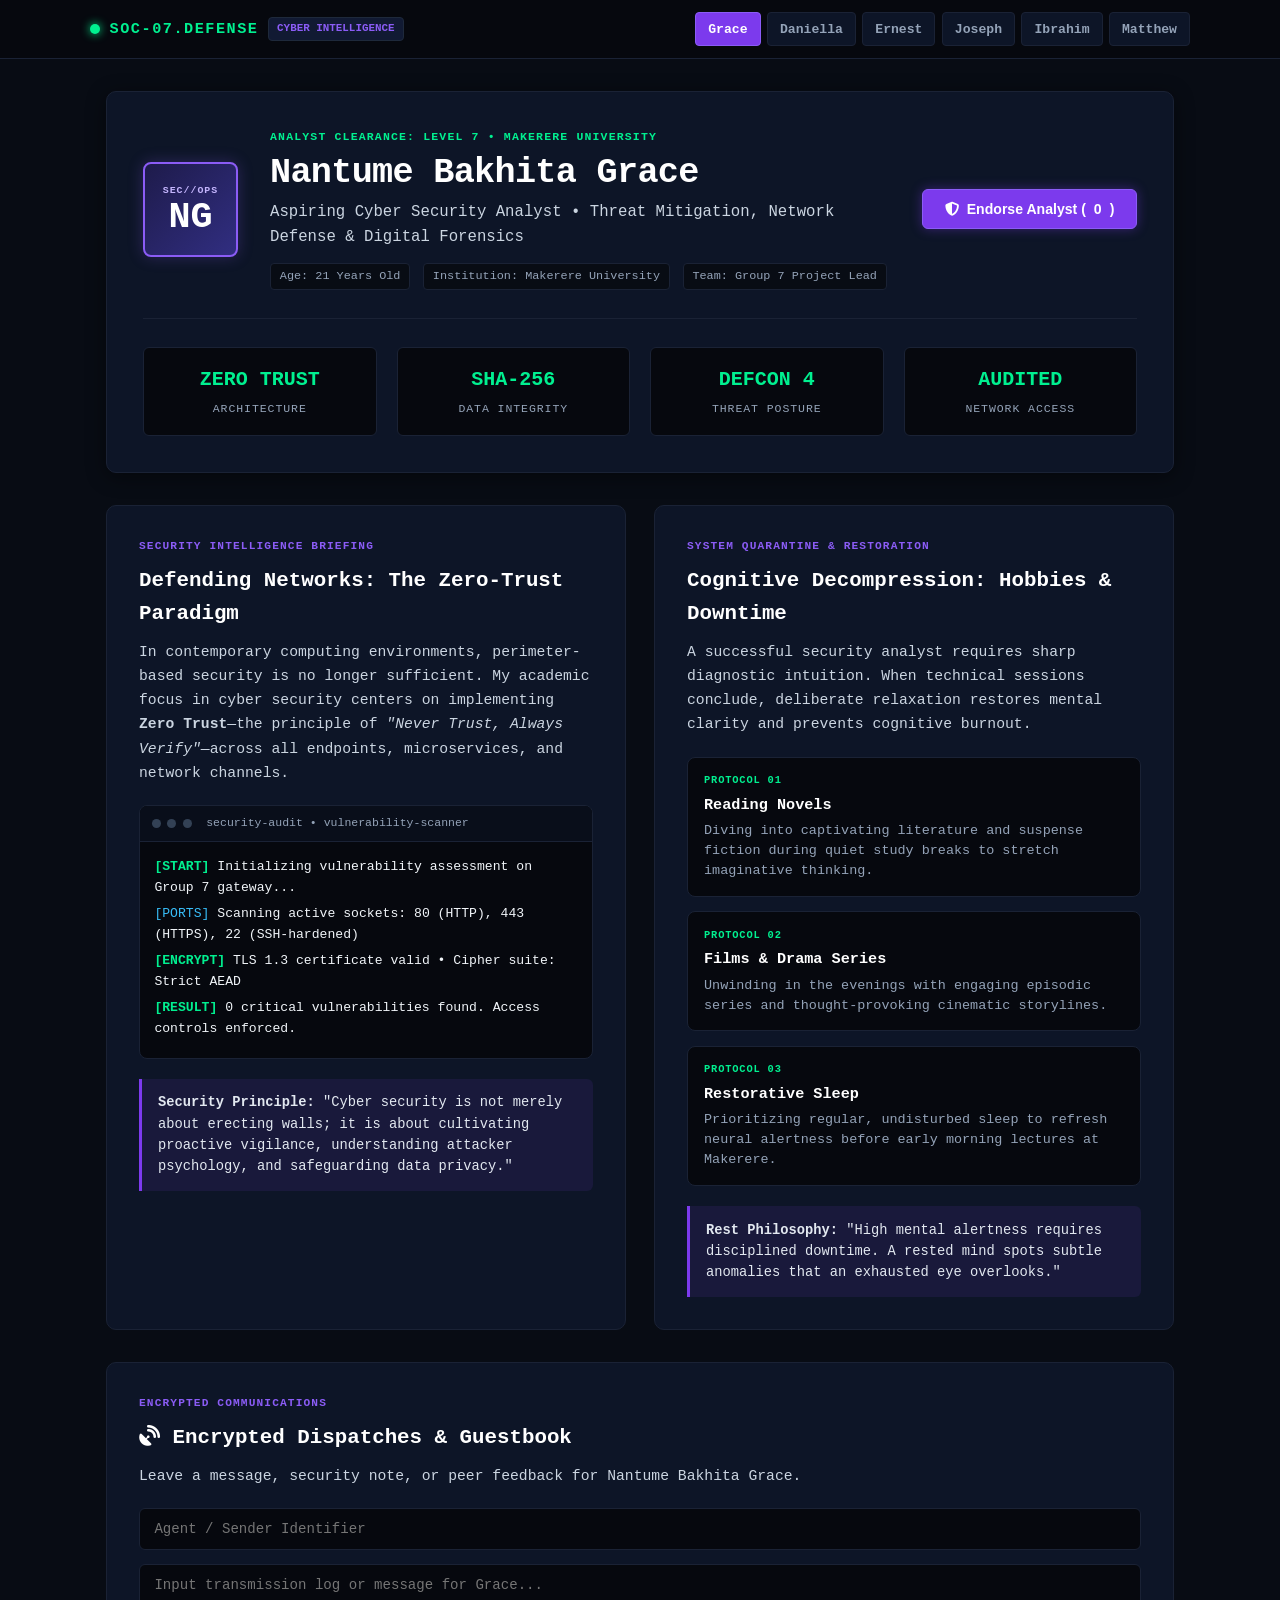
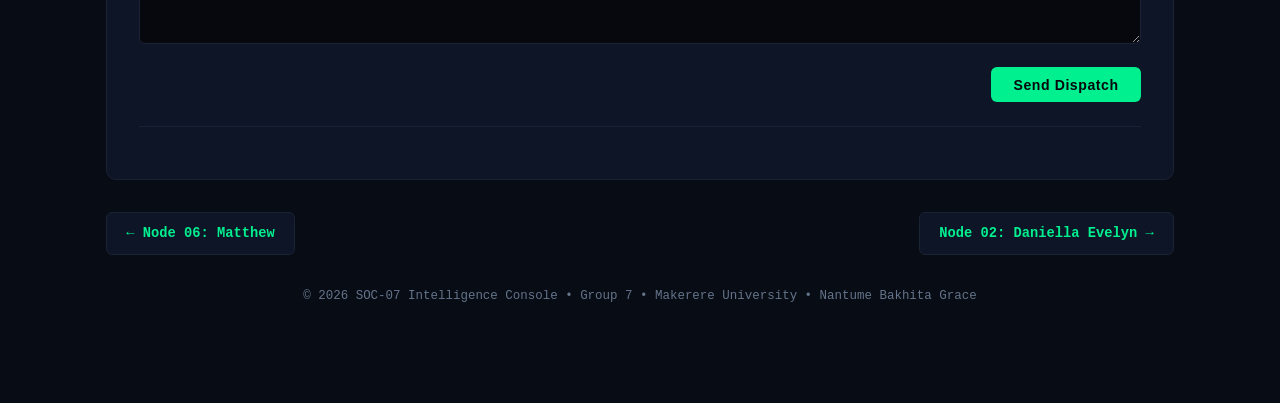
==== commit fe79549e: "Transform Ernest to pure CloudOps console, Grace to CyberSec intelligence lab, and Ntwari to Matchda" ====
--- a/index.html
+++ b/index.html
@@ -3,20 +3,24 @@
 <head>
   <meta charset="UTF-8">
   <meta name="viewport" content="width=device-width, initial-scale=1.0">
-  <title>Nantume Bakhita Grace &bull; BIST Student</title>
-  <!-- Font Awesome CDN for icons instead of emojis -->
+  <title>Nantume Bakhita Grace &bull; CyberSec Intelligence Lab &bull; Group 7</title>
+  <!-- Font Awesome for security & terminal glyphs -->
   <link rel="stylesheet" href="https://cdnjs.cloudflare.com/ajax/libs/font-awesome/6.5.1/css/all.min.css">
   <link rel="stylesheet" href="css/bakhita.css">
 </head>
 <body data-student="bakhita">
 
   <!-- ======================================================================
-       1. MINIMALIST TOPBAR
+       1. SOC TOP SYSTEM BAR
        ====================================================================== -->
-  <header class="grace-navbar">
-    <div class="grace-nav-inner">
-      <a href="index.html" class="grace-brand">GRACE<span>.DEV</span> // Makerere</a>
-      <nav class="grace-nav-links">
+  <header class="soc-top-bar">
+    <div class="soc-top-inner">
+      <div class="soc-brand">
+        <span class="soc-live-dot"></span>
+        <span class="soc-logo">SOC-07.DEFENSE</span>
+        <span class="soc-badge">CYBER INTELLIGENCE</span>
+      </div>
+      <nav class="soc-nav-links">
         <a href="index.html" class="active">Grace</a>
         <a href="daniella.html">Daniella</a>
         <a href="ernest.html">Ernest</a>
@@ -28,156 +32,168 @@
   </header>
 
   <!-- ======================================================================
-       2. ASYMMETRICAL 2-COLUMN PORTFOLIO LAYOUT
+       2. CYBER SECURITY ANALYST MAIN CONTAINER
        ====================================================================== -->
-  <div class="grace-layout">
-
-    <!-- Left Column: Sticky Profile Card & Quick Info -->
-    <aside class="grace-sidebar">
-      <div class="grace-sidebar-card">
-        <h1>Nantume Bakhita Grace</h1>
-        <div class="grace-title-tag">Aspiring Cyber security analyst</div>
-
-        <table class="grace-meta-table">
-          <tr>
-            <td class="label">Age</td>
-            <td class="value">21 Years Old</td>
-          </tr>
-          <tr>
-            <td class="label">Campus</td>
-            <td class="value">Makerere University</td>
-          </tr>
-          <tr>
-            <td class="label">Focus</td>
-            <td class="value">Cyber Security</td>
-          </tr>
-          <tr>
-            <td class="label">Project</td>
-            <td class="value">Group 7</td>
-          </tr>
-        </table>
-
-        <!-- Interactive Like Panel -->
-        <div class="grace-like-panel">
-          <p>Support Grace's Portfolio</p>
-          <button id="like-btn" class="grace-like-btn">
-            <i class="fa-solid fa-heart"></i> Like (<span id="like-count">0</span>)
+  <main class="soc-container">
+
+    <!-- Analyst Security Clearance Dossier -->
+    <section class="soc-dossier-card">
+      <div class="soc-dossier-top">
+        <div class="soc-crest-box">
+          <span class="crest-code">SEC//OPS</span>
+          <span class="crest-initials">NG</span>
+        </div>
+
+        <div class="soc-title-block">
+          <div class="soc-clearance-chip">ANALYST CLEARANCE: LEVEL 7 &bull; MAKERERE UNIVERSITY</div>
+          <h1 class="soc-analyst-name">Nantume Bakhita Grace</h1>
+          <p class="soc-analyst-sub">
+            Aspiring Cyber Security Analyst &bull; Threat Mitigation, Network Defense & Digital Forensics
+          </p>
+          <div class="soc-spec-chips">
+            <span class="chip-item">Age: 21 Years Old</span>
+            <span class="chip-item">Institution: Makerere University</span>
+            <span class="chip-item">Team: Group 7 Project Lead</span>
+          </div>
+        </div>
+
+        <div class="soc-action-block">
+          <button id="like-btn" class="soc-endorse-btn">
+            <i class="fa-solid fa-shield-halved"></i> Endorse Analyst (<span id="like-count">0</span>)
           </button>
         </div>
       </div>
-    </aside>
-
-    <!-- Right Column: Main Content Stream -->
-    <main class="grace-main">
-
-      <!-- Panel 1: Welcome & Overview -->
-      <section class="grace-panel">
-        <h2 class="grace-panel-heading">
-          <i class="fa-solid fa-user"></i> About Me
-        </h2>
-        <p class="grace-hero-intro">
-          Hello! I am <strong>Nantume Bakhita Grace</strong>, a 21-year-old student at Makerere University. I am deeply interested in software engineering, cyber security, system logic, and understanding how technology can solve everyday challenges. When I am not writing code or studying, I enjoy simple, grounding habits that keep life balanced.
+
+      <!-- Core Security Posture Metrics -->
+      <div class="soc-metrics-strip">
+        <div class="soc-metric-tile">
+          <span class="metric-val">ZERO TRUST</span>
+          <span class="metric-lbl">Architecture</span>
+        </div>
+        <div class="soc-metric-tile">
+          <span class="metric-val">SHA-256</span>
+          <span class="metric-lbl">Data Integrity</span>
+        </div>
+        <div class="soc-metric-tile">
+          <span class="metric-val">DEFCON 4</span>
+          <span class="metric-lbl">Threat Posture</span>
+        </div>
+        <div class="soc-metric-tile">
+          <span class="metric-val">AUDITED</span>
+          <span class="metric-lbl">Network Access</span>
+        </div>
+      </div>
+    </section>
+
+    <!-- ======================================================================
+         3. TWO-COLUMN CYBER LAB SPREAD
+         ====================================================================== -->
+    <div class="soc-two-col-grid">
+
+      <!-- LEFT COLUMN: Cyber Defense Research & Principles -->
+      <section class="soc-panel">
+        <div class="panel-tag">SECURITY INTELLIGENCE BRIEFING</div>
+        <h2>Defending Networks: The Zero-Trust Paradigm</h2>
+        <p class="panel-p">
+          In contemporary computing environments, perimeter-based security is no longer sufficient. My academic focus in cyber security centers on implementing <strong>Zero Trust</strong>—the principle of <em>"Never Trust, Always Verify"</em>—across all endpoints, microservices, and network channels.
         </p>
+
+        <!-- Security Terminal Scanner Output -->
+        <div class="soc-terminal-wrap">
+          <div class="terminal-header">
+            <span class="term-dot"></span>
+            <span class="term-dot"></span>
+            <span class="term-dot"></span>
+            <span class="term-label">security-audit &bull; vulnerability-scanner</span>
+          </div>
+          <div class="terminal-screen">
+            <div class="t-line"><span class="t-green">[START]</span> Initializing vulnerability assessment on Group 7 gateway...</div>
+            <div class="t-line"><span class="t-cyan">[PORTS]</span> Scanning active sockets: 80 (HTTP), 443 (HTTPS), 22 (SSH-hardened)</div>
+            <div class="t-line"><span class="t-green">[ENCRYPT]</span> TLS 1.3 certificate valid &bull; Cipher suite: Strict AEAD</div>
+            <div class="t-line"><span class="t-green">[RESULT]</span> 0 critical vulnerabilities found. Access controls enforced.</div>
+          </div>
+        </div>
+
+        <div class="soc-quote-box">
+          <strong>Security Principle:</strong> "Cyber security is not merely about erecting walls; it is about cultivating proactive vigilance, understanding attacker psychology, and safeguarding data privacy."
+        </div>
       </section>
 
-      <!-- Panel 2: Hobbies & Downtime (Horizontal Modern Rows) -->
-      <section class="grace-panel">
-        <h2 class="grace-panel-heading">
-          <i class="fa-solid fa-shapes"></i> Free Time & Interests
-        </h2>
-        <div class="grace-hobbies-list">
-
-          <div class="grace-hobby-row">
-            <div class="grace-hobby-icon">
-              <i class="fa-solid fa-book-open"></i>
+      <!-- RIGHT COLUMN: Cognitive Quarantine & Decompression (Hobbies) -->
+      <aside class="soc-panel">
+        <div class="panel-tag">SYSTEM QUARANTINE & RESTORATION</div>
+        <h2>Cognitive Decompression: Hobbies & Downtime</h2>
+        <p class="panel-p">
+          A successful security analyst requires sharp diagnostic intuition. When technical sessions conclude, deliberate relaxation restores mental clarity and prevents cognitive burnout.
+        </p>
+
+        <div class="decompress-protocol-list">
+          <div class="protocol-card">
+            <div class="protocol-tag">PROTOCOL 01</div>
+            <div class="protocol-info">
+              <h3>Reading Novels</h3>
+              <p>Diving into captivating literature and suspense fiction during quiet study breaks to stretch imaginative thinking.</p>
             </div>
-            <div class="grace-hobby-content">
-              <h3>Reading Novels</h3>
-              <p>Exploring captivating fiction and thought-provoking literature during quiet moments.</p>
+          </div>
+
+          <div class="protocol-card">
+            <div class="protocol-tag">PROTOCOL 02</div>
+            <div class="protocol-info">
+              <h3>Films & Drama Series</h3>
+              <p>Unwinding in the evenings with engaging episodic series and thought-provoking cinematic storylines.</p>
             </div>
           </div>
 
-          <div class="grace-hobby-row">
-            <div class="grace-hobby-icon">
-              <i class="fa-solid fa-film"></i>
+          <div class="protocol-card">
+            <div class="protocol-tag">PROTOCOL 03</div>
+            <div class="protocol-info">
+              <h3>Restorative Sleep</h3>
+              <p>Prioritizing regular, undisturbed sleep to refresh neural alertness before early morning lectures at Makerere.</p>
             </div>
-            <div class="grace-hobby-content">
-              <h3>Watching Movies</h3>
-              <p>Relaxing with compelling films on weekends when academic coursework winds down.</p>
-            </div>
-          </div>
-
-          <div class="grace-hobby-row">
-            <div class="grace-hobby-icon">
-              <i class="fa-solid fa-tv"></i>
-            </div>
-            <div class="grace-hobby-content">
-              <h3>Watching Series</h3>
-              <p>Following engaging episodic dramas and exciting storylines in the evenings.</p>
-            </div>
-          </div>
-
-          <div class="grace-hobby-row">
-            <div class="grace-hobby-icon">
-              <i class="fa-solid fa-moon"></i>
-            </div>
-            <div class="grace-hobby-content">
-              <h3>Rest & Sleep</h3>
-              <p>Prioritizing peaceful, restorative sleep to keep my mind sharp for morning lectures.</p>
-            </div>
-          </div>
-
-        </div>
-      </section>
-
-      <!-- Panel 3: Journal / Campus Reflections -->
-      <section class="grace-panel">
-        <h2 class="grace-panel-heading">
-          <i class="fa-solid fa-newspaper"></i> Campus Reflections
-        </h2>
-        <article class="grace-article">
-          <div class="grace-article-meta">
-            <span class="category">Makerere University</span>
-            <span>&bull;</span>
-            <span>Student Life</span>
-          </div>
-          <h3>Balancing Code, Lecture Halls, and Solitude</h3>
-          <p>
-            Being an IT student at Makerere requires consistent practice, discipline, and attention to detail. Every week brings new algorithms, project discussions, and deadlines that challenge our problem-solving skills.
-          </p>
-          <p>
-            Finding healthy downtime is what makes the journey sustainable. Whether it is reading a few chapters of a novel, catching up on an episode of my favorite series, or taking a refreshing nap, keeping my routine balanced helps me stay energized and ready to contribute to my group.
-          </p>
-        </article>
-      </section>
-
-      <!-- Panel 4: Interactive Comment Box -->
-      <section class="grace-panel">
-        <h2 class="grace-panel-heading">
-          <i class="fa-solid fa-comment-dots"></i> Leave a Friendly Note
-        </h2>
-        <form id="comment-form" class="grace-comment-form">
-          <input type="text" id="comment-author" placeholder="Your Name" required>
-          <textarea id="comment-message" placeholder="Leave a message or feedback for Grace..." required></textarea>
-          <button type="submit">Post Comment</button>
-        </form>
-
-        <div id="comments-list" class="comments-list"></div>
-      </section>
-
-      <!-- Navigation to other group members -->
-      <div class="grace-footer-nav">
-        <a href="matthew.html" class="grace-footer-btn">&larr; Previous: Matthew</a>
-        <a href="daniella.html" class="grace-footer-btn">Next: Daniella &rarr;</a>
-      </div>
-
-      <footer>
-        <p>&copy; 2026 Group 7 &bull; Makerere University</p>
-      </footer>
-
-    </main>
-
-  </div>
+          </div>
+        </div>
+
+        <div class="soc-quote-box">
+          <strong>Rest Philosophy:</strong> "High mental alertness requires disciplined downtime. A rested mind spots subtle anomalies that an exhausted eye overlooks."
+        </div>
+      </aside>
+
+    </div>
+
+    <!-- ======================================================================
+         4. INCIDENT LOGS & PEER GUESTBOOK (COMMENTS)
+         ====================================================================== -->
+    <section class="soc-panel soc-comments-panel">
+      <div class="panel-tag">ENCRYPTED COMMUNICATIONS</div>
+      <h2><i class="fa-solid fa-satellite-dish"></i> Encrypted Dispatches & Guestbook</h2>
+      <p class="panel-p">Leave a message, security note, or peer feedback for Nantume Bakhita Grace.</p>
+
+      <form id="comment-form" class="soc-transmission-form">
+        <div class="form-row">
+          <input type="text" id="comment-author" placeholder="Agent / Sender Identifier" required>
+        </div>
+        <div class="form-row">
+          <textarea id="comment-message" placeholder="Input transmission log or message for Grace..." required></textarea>
+        </div>
+        <button type="submit" class="soc-submit-btn">Send Dispatch</button>
+      </form>
+
+      <div id="comments-list" class="comments-list soc-comments-feed"></div>
+    </section>
+
+    <!-- ======================================================================
+         5. SOC PAGER
+         ====================================================================== -->
+    <div class="soc-pager-nav">
+      <a href="matthew.html" class="soc-pager-btn">&larr; Node 06: Matthew</a>
+      <a href="daniella.html" class="soc-pager-btn">Node 02: Daniella Evelyn &rarr;</a>
+    </div>
+
+    <footer class="soc-footer">
+      <p>&copy; 2026 SOC-07 Intelligence Console &bull; Group 7 &bull; Makerere University &bull; Nantume Bakhita Grace</p>
+    </footer>
+
+  </main>
 
   <script src="js/main.js"></script>
 </body>
--- a/css/bakhita.css
+++ b/css/bakhita.css
@@ -1,7 +1,8 @@
 /* ==========================================================================
-   Nantume Bakhita Grace - Personal Webpage Stylesheet
+   Nantume Bakhita Grace - SOC-07 Cyber Security Intelligence Lab
    Makerere University - Group 7
-   Theme: Literary Journal & Reading Space
+   Theme: Security Operations Center & Digital Defense Analyst Console
+   Palette: Cyber Indigo, Threat Emerald, Encrypted Violet, Clean Off-White
    ========================================================================== */
 
 * {
@@ -11,333 +12,523 @@
 }
 
 body {
-  background-color: #faf7f2;
-  color: #292524;
-  font-family: 'Georgia', 'Times New Roman', serif;
-  line-height: 1.7;
-  padding-bottom: 2.5rem;
-}
-
-header {
-  background: #ffffff;
-  border-bottom: 1px solid #e7e5e4;
-  padding: 0.9rem 1.2rem;
-}
-
-.nav-container {
-  max-width: 860px;
+  background-color: #080c14;
+  color: #f1f5f9;
+  font-family: -apple-system, BlinkMacSystemFont, "Segoe UI", Roboto, "Courier New", monospace;
+  line-height: 1.6;
+  padding-bottom: 4rem;
+}
+
+/* 1. SOC Top Bar */
+.soc-top-bar {
+  background: #06080e;
+  border-bottom: 1px solid #1a2235;
+  position: sticky;
+  top: 0;
+  z-index: 100;
+  padding: 0.75rem 1rem;
+}
+
+.soc-top-inner {
+  max-width: 1100px;
   margin: 0 auto;
   display: flex;
   justify-content: space-between;
   align-items: center;
   flex-wrap: wrap;
-  gap: 1rem;
-}
-
-.logo {
-  font-size: 1.15rem;
-  font-weight: bold;
-  color: #9f1239;
+  gap: 0.8rem;
+}
+
+.soc-brand {
+  display: flex;
+  align-items: center;
+  gap: 0.6rem;
+}
+
+.soc-live-dot {
+  width: 10px;
+  height: 10px;
+  background: #00f090;
+  border-radius: 50%;
+  box-shadow: 0 0 10px #00f090;
+  animation: pulse-emerald 2s infinite;
+}
+
+@keyframes pulse-emerald {
+  0% { opacity: 1; transform: scale(1); }
+  50% { opacity: 0.5; transform: scale(0.9); }
+  100% { opacity: 1; transform: scale(1); }
+}
+
+.soc-logo {
+  font-family: "Courier New", monospace;
+  font-weight: 800;
+  font-size: 0.95rem;
+  letter-spacing: 0.1em;
+  color: #00f090;
+}
+
+.soc-badge {
+  background: #111a33;
+  color: #8b5cf6;
+  font-size: 0.68rem;
+  font-weight: 700;
+  padding: 0.15rem 0.5rem;
+  border-radius: 4px;
+  border: 1px solid #1e293b;
+}
+
+.soc-nav-links {
+  display: flex;
+  gap: 0.4rem;
+  flex-wrap: wrap;
+}
+
+.soc-nav-links a {
   text-decoration: none;
-}
-
-nav {
-  display: flex;
-  gap: 0.5rem;
+  font-size: 0.82rem;
+  font-weight: 600;
+  color: #94a3b8;
+  padding: 0.35rem 0.75rem;
+  border-radius: 4px;
+  background: #0d1527;
+  border: 1px solid #1a2235;
+  transition: all 0.2s ease;
+}
+
+.soc-nav-links a:hover {
+  background: #1a2235;
+  color: #ffffff;
+}
+
+.soc-nav-links a.active {
+  background: #7c3aed;
+  color: #ffffff;
+  border-color: #8b5cf6;
+}
+
+/* 2. Main SOC Container */
+.soc-container {
+  max-width: 1100px;
+  margin: 2rem auto;
+  padding: 0 1rem;
+}
+
+/* 3. Analyst Dossier Card */
+.soc-dossier-card {
+  background: #0d1527;
+  border: 1px solid #1a2235;
+  border-radius: 10px;
+  padding: 2.25rem;
+  margin-bottom: 2rem;
+  box-shadow: 0 4px 20px rgba(0, 0, 0, 0.45);
+}
+
+.soc-dossier-top {
+  display: flex;
+  align-items: center;
+  gap: 2rem;
   flex-wrap: wrap;
-}
-
-nav a {
-  text-decoration: none;
-  font-size: 0.88rem;
-  color: #78716c;
-  padding: 0.35rem 0.8rem;
-  border-radius: 4px;
-  background: #fafaf9;
-  border: 1px solid #d6d3d1;
-  transition: all 0.2s ease;
-}
-
-nav a:hover {
-  color: #9f1239;
-  border-color: #9f1239;
-}
-
-nav a.active {
-  background: #9f1239;
-  color: #ffffff;
-  border-color: #9f1239;
-}
-
-.container {
-  max-width: 860px;
-  margin: 1.5rem auto;
-  padding: 0 1rem;
-}
-
-/* Content Cards (Uniform clean border, no highlighted single-edge strip) */
-.card {
-  background: #ffffff;
-  border: 1px solid #e7e5e4;
+  padding-bottom: 1.75rem;
+  border-bottom: 1px solid #1a2235;
+}
+
+.soc-crest-box {
+  width: 95px;
+  height: 95px;
+  background: linear-gradient(135deg, #1e1b4b 0%, #312e81 100%);
+  border: 2px solid #8b5cf6;
   border-radius: 8px;
-  padding: 1.6rem;
-  margin-bottom: 1.5rem;
-}
-
-/* Profile Section */
-.profile-header {
-  display: flex;
-  align-items: center;
-  gap: 1.5rem;
-  flex-wrap: wrap;
-}
-
-.profile-icon {
-  width: 80px;
-  height: 80px;
-  background: #fff1f2;
-  border: 2px solid #be123c;
-  border-radius: 50%;
-  display: flex;
+  display: flex;
+  flex-direction: column;
   align-items: center;
   justify-content: center;
-  font-size: 2rem;
-  color: #be123c;
-}
-
-.profile-info h1 {
-  font-size: 1.6rem;
-  color: #881337;
-  margin-bottom: 0.3rem;
-}
-
-.profile-subtitle {
-  color: #9f1239;
-  font-size: 0.95rem;
-  margin-bottom: 0.6rem;
-  font-style: italic;
-}
-
-.info-list {
-  list-style: none;
-  display: flex;
+  flex-shrink: 0;
+  box-shadow: 0 0 15px rgba(139, 92, 246, 0.25);
+}
+
+.crest-code {
+  font-size: 0.62rem;
+  font-family: monospace;
+  font-weight: 800;
+  letter-spacing: 0.1em;
+  color: #c4b5fd;
+}
+
+.crest-initials {
+  font-size: 2.3rem;
+  font-weight: 900;
+  color: #ffffff;
+  line-height: 1;
+}
+
+.soc-title-block {
+  flex: 1;
+  min-width: 280px;
+}
+
+.soc-clearance-chip {
+  font-size: 0.72rem;
+  font-family: monospace;
+  font-weight: 800;
+  letter-spacing: 0.1em;
+  color: #00f090;
+  margin-bottom: 0.4rem;
+}
+
+.soc-analyst-name {
+  font-size: 2.2rem;
+  font-weight: 800;
+  color: #ffffff;
+  line-height: 1.15;
+  letter-spacing: -0.02em;
+  margin-bottom: 0.4rem;
+}
+
+.soc-analyst-sub {
+  font-size: 0.98rem;
+  color: #cbd5e1;
+  margin-bottom: 0.8rem;
+}
+
+.soc-spec-chips {
+  display: flex;
+  gap: 0.8rem;
   flex-wrap: wrap;
-  gap: 0.5rem;
-}
-
-.info-list li {
-  background: #fff1f2;
-  border: 1px solid #fecdd3;
-  color: #9f1239;
-  padding: 0.25rem 0.7rem;
+}
+
+.chip-item {
+  background: #080c14;
+  border: 1px solid #1a2235;
+  color: #94a3b8;
+  font-size: 0.74rem;
+  font-family: monospace;
+  padding: 0.2rem 0.55rem;
   border-radius: 4px;
-  font-size: 0.84rem;
-}
-
-h2 {
-  font-size: 1.2rem;
-  color: #881337;
-  margin-bottom: 1rem;
-  display: flex;
+}
+
+.soc-action-block {
+  flex-shrink: 0;
+}
+
+.soc-endorse-btn {
+  background: #7c3aed;
+  color: #ffffff;
+  border: 1px solid #8b5cf6;
+  font-size: 0.88rem;
+  font-weight: 700;
+  padding: 0.7rem 1.35rem;
+  border-radius: 6px;
+  cursor: pointer;
+  transition: all 0.2s ease;
+  display: inline-flex;
   align-items: center;
   gap: 0.5rem;
-}
-
-h2 i {
-  color: #be123c;
-}
-
-/* Hobbies Grid (Clean uniform boxes, no highlighted edge strip) */
-.hobbies-grid {
+  box-shadow: 0 0 12px rgba(124, 58, 237, 0.4);
+}
+
+.soc-endorse-btn:hover {
+  background: #6d28d9;
+  transform: translateY(-1px);
+}
+
+/* Core Metrics Strip */
+.soc-metrics-strip {
   display: grid;
-  grid-template-columns: repeat(auto-fit, minmax(180px, 1fr));
-  gap: 1rem;
-}
-
-.hobby-card {
-  background: #fafaf9;
-  border: 1px solid #e7e5e4;
+  grid-template-columns: repeat(4, 1fr);
+  gap: 1.25rem;
+  padding-top: 1.75rem;
+}
+
+.soc-metric-tile {
+  background: #06080e;
+  border: 1px solid #1a2235;
   border-radius: 6px;
-  padding: 1.2rem;
+  padding: 1rem 0.8rem;
   text-align: center;
-  transition: transform 0.2s ease, border-color 0.2s ease;
-}
-
-.hobby-card:hover {
-  transform: translateY(-2px);
-  border-color: #be123c;
-}
-
-.hobby-card i {
-  font-size: 1.8rem;
-  color: #be123c;
+}
+
+.metric-val {
+  display: block;
+  font-size: 1.25rem;
+  font-family: monospace;
+  font-weight: 900;
+  color: #00f090;
+}
+
+.metric-lbl {
+  display: block;
+  font-size: 0.72rem;
+  letter-spacing: 0.08em;
+  text-transform: uppercase;
+  color: #94a3b8;
+  margin-top: 0.25rem;
+}
+
+/* 4. Two-Column SOC Grid */
+.soc-two-col-grid {
+  display: grid;
+  grid-template-columns: 1fr 1fr;
+  gap: 1.75rem;
+  margin-bottom: 2rem;
+}
+
+.soc-panel {
+  background: #0d1527;
+  border: 1px solid #1a2235;
+  border-radius: 10px;
+  padding: 2rem;
+}
+
+.panel-tag {
+  font-size: 0.7rem;
+  font-family: monospace;
+  font-weight: 800;
+  letter-spacing: 0.1em;
+  color: #8b5cf6;
   margin-bottom: 0.5rem;
-  display: inline-block;
-}
-
-.hobby-card h3 {
-  font-size: 1rem;
-  color: #881337;
-  margin-bottom: 0.3rem;
-}
-
-.hobby-card p {
-  font-size: 0.85rem;
-  color: #57534e;
-}
-
-/* Blog Box (Clean uniform border) */
-.blog-box {
-  background: #fafaf9;
-  border: 1px solid #e7e5e4;
-  border-radius: 6px;
-  padding: 1.25rem;
-}
-
-.blog-box h3 {
-  font-size: 1.1rem;
-  color: #881337;
+}
+
+.soc-panel h2 {
+  font-size: 1.3rem;
+  font-weight: 800;
+  color: #ffffff;
   margin-bottom: 0.6rem;
 }
 
-.blog-box p {
-  color: #44403c;
+.panel-p {
   font-size: 0.92rem;
-  margin-bottom: 0.8rem;
-  line-height: 1.6;
-}
-
-/* Interactive Like & Comment Form */
-.interactive-row {
-  display: flex;
-  justify-content: space-between;
-  align-items: center;
-  flex-wrap: wrap;
-  gap: 1rem;
-  background: #fff1f2;
-  border: 1px solid #fecdd3;
-  padding: 1rem 1.25rem;
-  border-radius: 6px;
+  color: #cbd5e1;
+  line-height: 1.65;
   margin-bottom: 1.25rem;
 }
 
-.like-btn {
-  background: #9f1239;
-  color: #ffffff;
-  border: none;
-  padding: 0.55rem 1.25rem;
-  font-size: 0.9rem;
-  font-weight: 600;
-  border-radius: 4px;
-  cursor: pointer;
-  display: inline-flex;
+/* Terminal scanner box */
+.soc-terminal-wrap {
+  background: #06080e;
+  border: 1px solid #1a2235;
+  border-radius: 8px;
+  margin-bottom: 1.25rem;
+  overflow: hidden;
+}
+
+.terminal-header {
+  background: #090e1a;
+  padding: 0.5rem 0.75rem;
+  display: flex;
   align-items: center;
   gap: 0.4rem;
+  border-bottom: 1px solid #1a2235;
+}
+
+.term-dot {
+  width: 9px;
+  height: 9px;
+  border-radius: 50%;
+  background: #334155;
+}
+
+.term-label {
+  margin-left: 0.5rem;
+  font-size: 0.72rem;
+  font-family: monospace;
+  color: #94a3b8;
+}
+
+.terminal-screen {
+  padding: 0.9rem;
+  font-family: "Courier New", Courier, monospace;
+  font-size: 0.82rem;
+  line-height: 1.6;
+}
+
+.t-line {
+  margin-bottom: 0.3rem;
+}
+
+.t-green {
+  color: #00f090;
+  font-weight: bold;
+}
+
+.t-cyan {
+  color: #38bdf8;
+}
+
+.soc-quote-box {
+  background: rgba(124, 58, 237, 0.1);
+  border-left: 3px solid #7c3aed;
+  padding: 0.85rem 1rem;
+  border-radius: 0 6px 6px 0;
+  font-size: 0.86rem;
+  color: #e2e8f0;
+  line-height: 1.55;
+}
+
+/* Protocols list */
+.decompress-protocol-list {
+  display: flex;
+  flex-direction: column;
+  gap: 0.9rem;
+  margin-bottom: 1.25rem;
+}
+
+.protocol-card {
+  background: #06080e;
+  border: 1px solid #1a2235;
+  border-radius: 8px;
+  padding: 0.9rem 1rem;
+}
+
+.protocol-tag {
+  font-size: 0.65rem;
+  font-family: monospace;
+  font-weight: 800;
+  letter-spacing: 0.08em;
+  color: #00f090;
+  margin-bottom: 0.25rem;
+}
+
+.protocol-info h3 {
+  font-size: 0.95rem;
+  font-weight: 800;
+  color: #ffffff;
+  margin-bottom: 0.25rem;
+}
+
+.protocol-info p {
+  font-size: 0.84rem;
+  color: #94a3b8;
+  line-height: 1.5;
+}
+
+/* 5. Transmissions & Comments */
+.soc-comments-panel {
+  margin-bottom: 2rem;
+}
+
+.soc-transmission-form {
+  display: flex;
+  flex-direction: column;
+  gap: 0.85rem;
+  margin-bottom: 1.5rem;
+}
+
+.soc-transmission-form input,
+.soc-transmission-form textarea {
+  width: 100%;
+  padding: 0.75rem 0.9rem;
+  background: #06080e;
+  border: 1px solid #1a2235;
+  border-radius: 6px;
+  color: #f1f5f9;
   font-family: inherit;
-  transition: background 0.2s ease;
-}
-
-.like-btn:hover {
-  background: #881337;
-}
-
-.comment-form {
+  font-size: 0.88rem;
+  outline: none;
+}
+
+.soc-transmission-form input:focus,
+.soc-transmission-form textarea:focus {
+  border-color: #00f090;
+}
+
+.soc-transmission-form textarea {
+  min-height: 80px;
+  resize: vertical;
+}
+
+.soc-submit-btn {
+  align-self: flex-end;
+  background: #00f090;
+  color: #06080e;
+  font-weight: 800;
+  border: none;
+  font-size: 0.88rem;
+  padding: 0.6rem 1.4rem;
+  border-radius: 6px;
+  cursor: pointer;
+  letter-spacing: 0.04em;
+  transition: all 0.2s ease;
+}
+
+.soc-submit-btn:hover {
+  background: #34d399;
+}
+
+.soc-comments-feed {
   display: flex;
   flex-direction: column;
   gap: 0.75rem;
-}
-
-.comment-form input,
-.comment-form textarea {
-  background: #fafaf9;
-  border: 1px solid #d6d3d1;
-  color: #292524;
-  padding: 0.65rem 0.9rem;
-  border-radius: 4px;
-  font-family: inherit;
-  font-size: 0.9rem;
-}
-
-.comment-form input:focus,
-.comment-form textarea:focus {
-  outline: none;
-  border-color: #be123c;
-}
-
-.comment-form textarea {
-  resize: vertical;
-  min-height: 65px;
-}
-
-.comment-form button {
-  align-self: flex-start;
-  background: #9f1239;
-  color: #ffffff;
-  border: none;
-  padding: 0.55rem 1.3rem;
-  font-size: 0.9rem;
-  font-weight: 600;
-  border-radius: 4px;
-  cursor: pointer;
-  font-family: inherit;
-}
-
-.comment-form button:hover {
-  background: #881337;
-}
-
-.comments-list {
-  margin-top: 1rem;
-  display: flex;
-  flex-direction: column;
-  gap: 0.6rem;
+  border-top: 1px solid #1a2235;
+  padding-top: 1.25rem;
 }
 
 .comment-item {
-  background: #fafaf9;
-  border: 1px solid #e7e5e4;
-  border-radius: 4px;
-  padding: 0.75rem 1rem;
+  background: #06080e;
+  border: 1px solid #1a2235;
+  padding: 0.85rem 1rem;
+  border-radius: 6px;
+}
+
+.comment-author {
+  font-family: monospace;
+  font-weight: 800;
+  color: #00f090;
   font-size: 0.88rem;
 }
 
-.comment-author {
-  font-weight: bold;
-  color: #881337;
-  margin-bottom: 0.2rem;
-}
-
-.comment-item p {
-  color: #44403c;
-}
-
-.footer-nav {
+.comment-text {
+  font-size: 0.88rem;
+  color: #cbd5e1;
+  margin-top: 0.25rem;
+}
+
+.comment-time {
+  font-size: 0.7rem;
+  color: #64748b;
+  margin-top: 0.3rem;
+  font-family: monospace;
+}
+
+/* 6. Pager & Footer */
+.soc-pager-nav {
   display: flex;
   justify-content: space-between;
-  margin-top: 1.5rem;
-  flex-wrap: wrap;
-  gap: 0.8rem;
-}
-
-.footer-nav a {
+  margin-bottom: 2rem;
+}
+
+.soc-pager-btn {
   text-decoration: none;
-  font-size: 0.85rem;
-  color: #78716c;
-  background: #ffffff;
-  border: 1px solid #d6d3d1;
-  padding: 0.45rem 1rem;
-  border-radius: 4px;
+  background: #0d1527;
+  border: 1px solid #1a2235;
+  color: #00f090;
+  padding: 0.6rem 1.2rem;
+  border-radius: 6px;
+  font-size: 0.86rem;
+  font-family: monospace;
+  font-weight: 700;
   transition: all 0.2s ease;
 }
 
-.footer-nav a:hover {
-  color: #9f1239;
-  border-color: #9f1239;
-}
-
-footer {
+.soc-pager-btn:hover {
+  background: #1a2235;
+  border-color: #00f090;
+}
+
+.soc-footer {
   text-align: center;
-  font-size: 0.82rem;
-  color: #78716c;
+  font-size: 0.78rem;
+  font-family: monospace;
+  color: #64748b;
   margin-top: 2rem;
 }
+
+/* Responsive */
+@media (max-width: 768px) {
+  .soc-metrics-strip {
+    grid-template-columns: repeat(2, 1fr);
+  }
+  .soc-two-col-grid {
+    grid-template-columns: 1fr;
+  }
+}
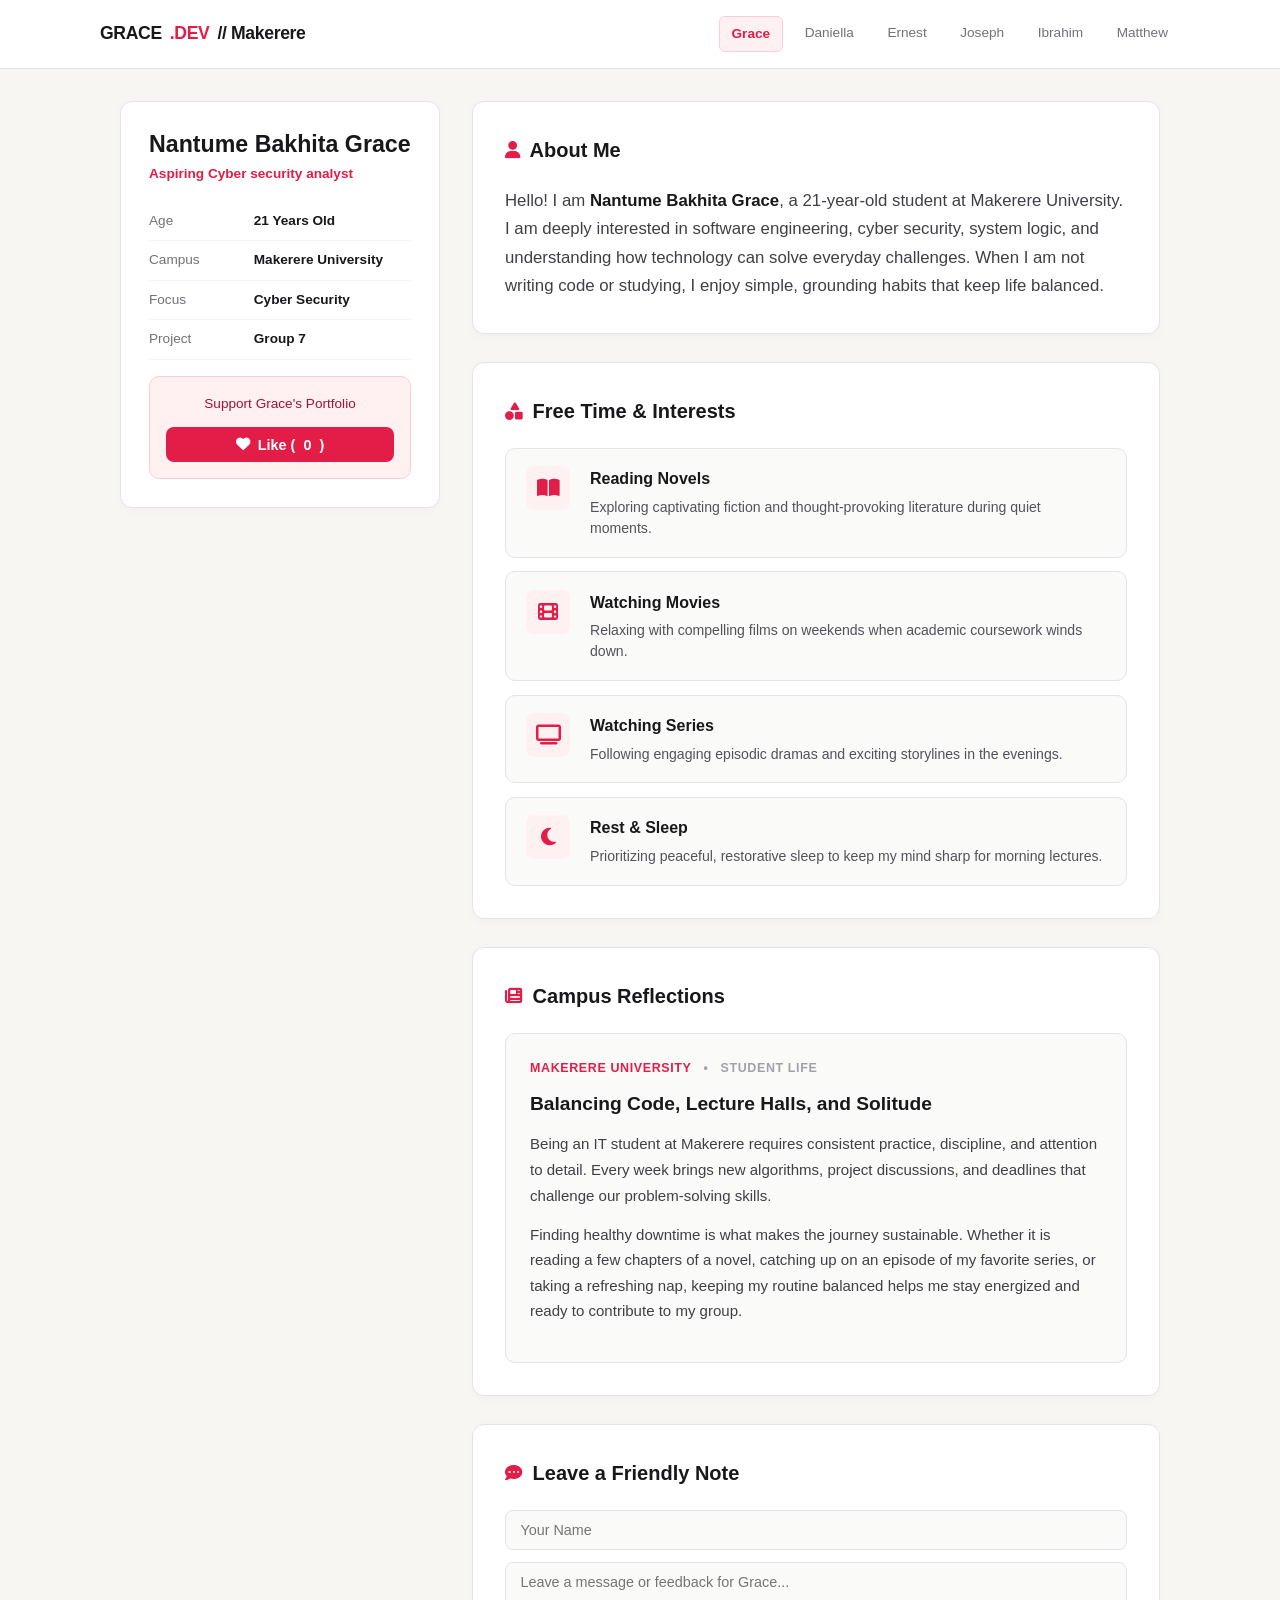
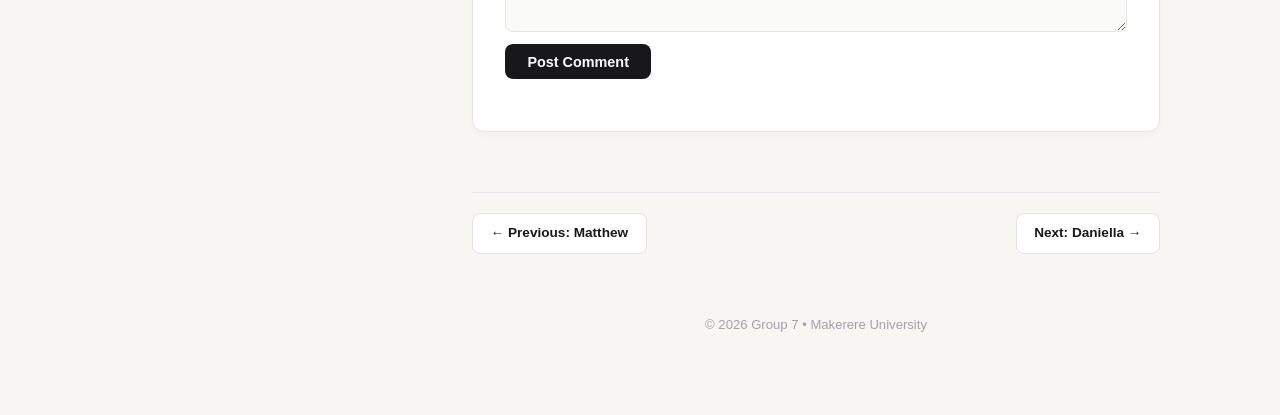
==== commit 89172949: "Revert to commit a3659fc: Keep Daniella's Bookmark gazette and maintain previous designs for other m" ====
--- a/index.html
+++ b/index.html
@@ -3,24 +3,20 @@
 <head>
   <meta charset="UTF-8">
   <meta name="viewport" content="width=device-width, initial-scale=1.0">
-  <title>Nantume Bakhita Grace &bull; CyberSec Intelligence Lab &bull; Group 7</title>
-  <!-- Font Awesome for security & terminal glyphs -->
+  <title>Nantume Bakhita Grace &bull; BIST Student</title>
+  <!-- Font Awesome CDN for icons instead of emojis -->
   <link rel="stylesheet" href="https://cdnjs.cloudflare.com/ajax/libs/font-awesome/6.5.1/css/all.min.css">
   <link rel="stylesheet" href="css/bakhita.css">
 </head>
 <body data-student="bakhita">
 
   <!-- ======================================================================
-       1. SOC TOP SYSTEM BAR
+       1. MINIMALIST TOPBAR
        ====================================================================== -->
-  <header class="soc-top-bar">
-    <div class="soc-top-inner">
-      <div class="soc-brand">
-        <span class="soc-live-dot"></span>
-        <span class="soc-logo">SOC-07.DEFENSE</span>
-        <span class="soc-badge">CYBER INTELLIGENCE</span>
-      </div>
-      <nav class="soc-nav-links">
+  <header class="grace-navbar">
+    <div class="grace-nav-inner">
+      <a href="index.html" class="grace-brand">GRACE<span>.DEV</span> // Makerere</a>
+      <nav class="grace-nav-links">
         <a href="index.html" class="active">Grace</a>
         <a href="daniella.html">Daniella</a>
         <a href="ernest.html">Ernest</a>
@@ -32,168 +28,156 @@
   </header>
 
   <!-- ======================================================================
-       2. CYBER SECURITY ANALYST MAIN CONTAINER
+       2. ASYMMETRICAL 2-COLUMN PORTFOLIO LAYOUT
        ====================================================================== -->
-  <main class="soc-container">
+  <div class="grace-layout">
 
-    <!-- Analyst Security Clearance Dossier -->
-    <section class="soc-dossier-card">
-      <div class="soc-dossier-top">
-        <div class="soc-crest-box">
-          <span class="crest-code">SEC//OPS</span>
-          <span class="crest-initials">NG</span>
-        </div>
+    <!-- Left Column: Sticky Profile Card & Quick Info -->
+    <aside class="grace-sidebar">
+      <div class="grace-sidebar-card">
+        <h1>Nantume Bakhita Grace</h1>
+        <div class="grace-title-tag">Aspiring Cyber security analyst</div>
 
-        <div class="soc-title-block">
-          <div class="soc-clearance-chip">ANALYST CLEARANCE: LEVEL 7 &bull; MAKERERE UNIVERSITY</div>
-          <h1 class="soc-analyst-name">Nantume Bakhita Grace</h1>
-          <p class="soc-analyst-sub">
-            Aspiring Cyber Security Analyst &bull; Threat Mitigation, Network Defense & Digital Forensics
-          </p>
-          <div class="soc-spec-chips">
-            <span class="chip-item">Age: 21 Years Old</span>
-            <span class="chip-item">Institution: Makerere University</span>
-            <span class="chip-item">Team: Group 7 Project Lead</span>
-          </div>
-        </div>
+        <table class="grace-meta-table">
+          <tr>
+            <td class="label">Age</td>
+            <td class="value">21 Years Old</td>
+          </tr>
+          <tr>
+            <td class="label">Campus</td>
+            <td class="value">Makerere University</td>
+          </tr>
+          <tr>
+            <td class="label">Focus</td>
+            <td class="value">Cyber Security</td>
+          </tr>
+          <tr>
+            <td class="label">Project</td>
+            <td class="value">Group 7</td>
+          </tr>
+        </table>
 
-        <div class="soc-action-block">
-          <button id="like-btn" class="soc-endorse-btn">
-            <i class="fa-solid fa-shield-halved"></i> Endorse Analyst (<span id="like-count">0</span>)
+        <!-- Interactive Like Panel -->
+        <div class="grace-like-panel">
+          <p>Support Grace's Portfolio</p>
+          <button id="like-btn" class="grace-like-btn">
+            <i class="fa-solid fa-heart"></i> Like (<span id="like-count">0</span>)
           </button>
         </div>
       </div>
+    </aside>
 
-      <!-- Core Security Posture Metrics -->
-      <div class="soc-metrics-strip">
-        <div class="soc-metric-tile">
-          <span class="metric-val">ZERO TRUST</span>
-          <span class="metric-lbl">Architecture</span>
-        </div>
-        <div class="soc-metric-tile">
-          <span class="metric-val">SHA-256</span>
-          <span class="metric-lbl">Data Integrity</span>
-        </div>
-        <div class="soc-metric-tile">
-          <span class="metric-val">DEFCON 4</span>
-          <span class="metric-lbl">Threat Posture</span>
-        </div>
-        <div class="soc-metric-tile">
-          <span class="metric-val">AUDITED</span>
-          <span class="metric-lbl">Network Access</span>
-        </div>
-      </div>
-    </section>
+    <!-- Right Column: Main Content Stream -->
+    <main class="grace-main">
 
-    <!-- ======================================================================
-         3. TWO-COLUMN CYBER LAB SPREAD
-         ====================================================================== -->
-    <div class="soc-two-col-grid">
+      <!-- Panel 1: Welcome & Overview -->
+      <section class="grace-panel">
+        <h2 class="grace-panel-heading">
+          <i class="fa-solid fa-user"></i> About Me
+        </h2>
+        <p class="grace-hero-intro">
+          Hello! I am <strong>Nantume Bakhita Grace</strong>, a 21-year-old student at Makerere University. I am deeply interested in software engineering, cyber security, system logic, and understanding how technology can solve everyday challenges. When I am not writing code or studying, I enjoy simple, grounding habits that keep life balanced.
+        </p>
+      </section>
 
-      <!-- LEFT COLUMN: Cyber Defense Research & Principles -->
-      <section class="soc-panel">
-        <div class="panel-tag">SECURITY INTELLIGENCE BRIEFING</div>
-        <h2>Defending Networks: The Zero-Trust Paradigm</h2>
-        <p class="panel-p">
-          In contemporary computing environments, perimeter-based security is no longer sufficient. My academic focus in cyber security centers on implementing <strong>Zero Trust</strong>—the principle of <em>"Never Trust, Always Verify"</em>—across all endpoints, microservices, and network channels.
-        </p>
+      <!-- Panel 2: Hobbies & Downtime (Horizontal Modern Rows) -->
+      <section class="grace-panel">
+        <h2 class="grace-panel-heading">
+          <i class="fa-solid fa-shapes"></i> Free Time & Interests
+        </h2>
+        <div class="grace-hobbies-list">
 
-        <!-- Security Terminal Scanner Output -->
-        <div class="soc-terminal-wrap">
-          <div class="terminal-header">
-            <span class="term-dot"></span>
-            <span class="term-dot"></span>
-            <span class="term-dot"></span>
-            <span class="term-label">security-audit &bull; vulnerability-scanner</span>
+          <div class="grace-hobby-row">
+            <div class="grace-hobby-icon">
+              <i class="fa-solid fa-book-open"></i>
+            </div>
+            <div class="grace-hobby-content">
+              <h3>Reading Novels</h3>
+              <p>Exploring captivating fiction and thought-provoking literature during quiet moments.</p>
+            </div>
           </div>
-          <div class="terminal-screen">
-            <div class="t-line"><span class="t-green">[START]</span> Initializing vulnerability assessment on Group 7 gateway...</div>
-            <div class="t-line"><span class="t-cyan">[PORTS]</span> Scanning active sockets: 80 (HTTP), 443 (HTTPS), 22 (SSH-hardened)</div>
-            <div class="t-line"><span class="t-green">[ENCRYPT]</span> TLS 1.3 certificate valid &bull; Cipher suite: Strict AEAD</div>
-            <div class="t-line"><span class="t-green">[RESULT]</span> 0 critical vulnerabilities found. Access controls enforced.</div>
+
+          <div class="grace-hobby-row">
+            <div class="grace-hobby-icon">
+              <i class="fa-solid fa-film"></i>
+            </div>
+            <div class="grace-hobby-content">
+              <h3>Watching Movies</h3>
+              <p>Relaxing with compelling films on weekends when academic coursework winds down.</p>
+            </div>
           </div>
-        </div>
 
-        <div class="soc-quote-box">
-          <strong>Security Principle:</strong> "Cyber security is not merely about erecting walls; it is about cultivating proactive vigilance, understanding attacker psychology, and safeguarding data privacy."
+          <div class="grace-hobby-row">
+            <div class="grace-hobby-icon">
+              <i class="fa-solid fa-tv"></i>
+            </div>
+            <div class="grace-hobby-content">
+              <h3>Watching Series</h3>
+              <p>Following engaging episodic dramas and exciting storylines in the evenings.</p>
+            </div>
+          </div>
+
+          <div class="grace-hobby-row">
+            <div class="grace-hobby-icon">
+              <i class="fa-solid fa-moon"></i>
+            </div>
+            <div class="grace-hobby-content">
+              <h3>Rest & Sleep</h3>
+              <p>Prioritizing peaceful, restorative sleep to keep my mind sharp for morning lectures.</p>
+            </div>
+          </div>
+
         </div>
       </section>
 
-      <!-- RIGHT COLUMN: Cognitive Quarantine & Decompression (Hobbies) -->
-      <aside class="soc-panel">
-        <div class="panel-tag">SYSTEM QUARANTINE & RESTORATION</div>
-        <h2>Cognitive Decompression: Hobbies & Downtime</h2>
-        <p class="panel-p">
-          A successful security analyst requires sharp diagnostic intuition. When technical sessions conclude, deliberate relaxation restores mental clarity and prevents cognitive burnout.
-        </p>
+      <!-- Panel 3: Journal / Campus Reflections -->
+      <section class="grace-panel">
+        <h2 class="grace-panel-heading">
+          <i class="fa-solid fa-newspaper"></i> Campus Reflections
+        </h2>
+        <article class="grace-article">
+          <div class="grace-article-meta">
+            <span class="category">Makerere University</span>
+            <span>&bull;</span>
+            <span>Student Life</span>
+          </div>
+          <h3>Balancing Code, Lecture Halls, and Solitude</h3>
+          <p>
+            Being an IT student at Makerere requires consistent practice, discipline, and attention to detail. Every week brings new algorithms, project discussions, and deadlines that challenge our problem-solving skills.
+          </p>
+          <p>
+            Finding healthy downtime is what makes the journey sustainable. Whether it is reading a few chapters of a novel, catching up on an episode of my favorite series, or taking a refreshing nap, keeping my routine balanced helps me stay energized and ready to contribute to my group.
+          </p>
+        </article>
+      </section>
 
-        <div class="decompress-protocol-list">
-          <div class="protocol-card">
-            <div class="protocol-tag">PROTOCOL 01</div>
-            <div class="protocol-info">
-              <h3>Reading Novels</h3>
-              <p>Diving into captivating literature and suspense fiction during quiet study breaks to stretch imaginative thinking.</p>
-            </div>
-          </div>
+      <!-- Panel 4: Interactive Comment Box -->
+      <section class="grace-panel">
+        <h2 class="grace-panel-heading">
+          <i class="fa-solid fa-comment-dots"></i> Leave a Friendly Note
+        </h2>
+        <form id="comment-form" class="grace-comment-form">
+          <input type="text" id="comment-author" placeholder="Your Name" required>
+          <textarea id="comment-message" placeholder="Leave a message or feedback for Grace..." required></textarea>
+          <button type="submit">Post Comment</button>
+        </form>
 
-          <div class="protocol-card">
-            <div class="protocol-tag">PROTOCOL 02</div>
-            <div class="protocol-info">
-              <h3>Films & Drama Series</h3>
-              <p>Unwinding in the evenings with engaging episodic series and thought-provoking cinematic storylines.</p>
-            </div>
-          </div>
+        <div id="comments-list" class="comments-list"></div>
+      </section>
 
-          <div class="protocol-card">
-            <div class="protocol-tag">PROTOCOL 03</div>
-            <div class="protocol-info">
-              <h3>Restorative Sleep</h3>
-              <p>Prioritizing regular, undisturbed sleep to refresh neural alertness before early morning lectures at Makerere.</p>
-            </div>
-          </div>
-        </div>
+      <!-- Navigation to other group members -->
+      <div class="grace-footer-nav">
+        <a href="matthew.html" class="grace-footer-btn">&larr; Previous: Matthew</a>
+        <a href="daniella.html" class="grace-footer-btn">Next: Daniella &rarr;</a>
+      </div>
 
-        <div class="soc-quote-box">
-          <strong>Rest Philosophy:</strong> "High mental alertness requires disciplined downtime. A rested mind spots subtle anomalies that an exhausted eye overlooks."
-        </div>
-      </aside>
+      <footer>
+        <p>&copy; 2026 Group 7 &bull; Makerere University</p>
+      </footer>
 
-    </div>
+    </main>
 
-    <!-- ======================================================================
-         4. INCIDENT LOGS & PEER GUESTBOOK (COMMENTS)
-         ====================================================================== -->
-    <section class="soc-panel soc-comments-panel">
-      <div class="panel-tag">ENCRYPTED COMMUNICATIONS</div>
-      <h2><i class="fa-solid fa-satellite-dish"></i> Encrypted Dispatches & Guestbook</h2>
-      <p class="panel-p">Leave a message, security note, or peer feedback for Nantume Bakhita Grace.</p>
-
-      <form id="comment-form" class="soc-transmission-form">
-        <div class="form-row">
-          <input type="text" id="comment-author" placeholder="Agent / Sender Identifier" required>
-        </div>
-        <div class="form-row">
-          <textarea id="comment-message" placeholder="Input transmission log or message for Grace..." required></textarea>
-        </div>
-        <button type="submit" class="soc-submit-btn">Send Dispatch</button>
-      </form>
-
-      <div id="comments-list" class="comments-list soc-comments-feed"></div>
-    </section>
-
-    <!-- ======================================================================
-         5. SOC PAGER
-         ====================================================================== -->
-    <div class="soc-pager-nav">
-      <a href="matthew.html" class="soc-pager-btn">&larr; Node 06: Matthew</a>
-      <a href="daniella.html" class="soc-pager-btn">Node 02: Daniella Evelyn &rarr;</a>
-    </div>
-
-    <footer class="soc-footer">
-      <p>&copy; 2026 SOC-07 Intelligence Console &bull; Group 7 &bull; Makerere University &bull; Nantume Bakhita Grace</p>
-    </footer>
-
-  </main>
+  </div>
 
   <script src="js/main.js"></script>
 </body>
--- a/css/bakhita.css
+++ b/css/bakhita.css
@@ -1,8 +1,9 @@
 /* ==========================================================================
-   Nantume Bakhita Grace - SOC-07 Cyber Security Intelligence Lab
+   Nantume Bakhita Grace - Personal Webpage Stylesheet
    Makerere University - Group 7
-   Theme: Security Operations Center & Digital Defense Analyst Console
-   Palette: Cyber Indigo, Threat Emerald, Encrypted Violet, Clean Off-White
+   Theme: Modern Software Engineering Student Portfolio
+   Colors: Warm Sand (#faf9f6), Charcoal (#18181b), Crimson/Coral (#e11d48)
+   Font: Modern Clean Sans-Serif ('Inter', 'Segoe UI', system-ui, sans-serif)
    ========================================================================== */
 
 * {
@@ -12,523 +13,436 @@
 }
 
 body {
-  background-color: #080c14;
-  color: #f1f5f9;
-  font-family: -apple-system, BlinkMacSystemFont, "Segoe UI", Roboto, "Courier New", monospace;
-  line-height: 1.6;
-  padding-bottom: 4rem;
-}
-
-/* 1. SOC Top Bar */
-.soc-top-bar {
-  background: #06080e;
-  border-bottom: 1px solid #1a2235;
+  background-color: #f7f6f2;
+  color: #18181b;
+  font-family: 'Inter', -apple-system, BlinkMacSystemFont, 'Segoe UI', Roboto, sans-serif;
+  line-height: 1.65;
+  padding-bottom: 3rem;
+}
+
+/* 1. Grace's Modern Minimalist Navbar */
+.grace-navbar {
+  background: #ffffff;
+  border-bottom: 1px solid #e4e4e7;
+  padding: 1rem 1.5rem;
   position: sticky;
   top: 0;
   z-index: 100;
-  padding: 0.75rem 1rem;
-}
-
-.soc-top-inner {
-  max-width: 1100px;
+}
+
+.grace-nav-inner {
+  max-width: 1080px;
   margin: 0 auto;
   display: flex;
   justify-content: space-between;
   align-items: center;
   flex-wrap: wrap;
-  gap: 0.8rem;
-}
-
-.soc-brand {
-  display: flex;
-  align-items: center;
+  gap: 1rem;
+}
+
+.grace-brand {
+  font-size: 1.1rem;
+  font-weight: 800;
+  letter-spacing: -0.02em;
+  color: #18181b;
+  text-decoration: none;
+  display: flex;
+  align-items: center;
+  gap: 0.5rem;
+}
+
+.grace-brand span {
+  color: #e11d48;
+}
+
+.grace-nav-links {
+  display: flex;
   gap: 0.6rem;
-}
-
-.soc-live-dot {
-  width: 10px;
-  height: 10px;
-  background: #00f090;
-  border-radius: 50%;
-  box-shadow: 0 0 10px #00f090;
-  animation: pulse-emerald 2s infinite;
-}
-
-@keyframes pulse-emerald {
-  0% { opacity: 1; transform: scale(1); }
-  50% { opacity: 0.5; transform: scale(0.9); }
-  100% { opacity: 1; transform: scale(1); }
-}
-
-.soc-logo {
-  font-family: "Courier New", monospace;
+  flex-wrap: wrap;
+}
+
+.grace-nav-links a {
+  text-decoration: none;
+  font-size: 0.85rem;
+  font-weight: 500;
+  color: #71717a;
+  padding: 0.35rem 0.75rem;
+  border-radius: 6px;
+  transition: all 0.2s ease;
+}
+
+.grace-nav-links a:hover {
+  color: #e11d48;
+  background: #ffe4e6;
+}
+
+.grace-nav-links a.active {
+  color: #e11d48;
+  background: #fff1f2;
+  font-weight: 700;
+  border: 1px solid #fecdd3;
+}
+
+/* 2. Asymmetrical 2-Column Portfolio Layout */
+.grace-layout {
+  max-width: 1080px;
+  margin: 2rem auto;
+  padding: 0 1.25rem;
+  display: grid;
+  grid-template-columns: 320px 1fr;
+  gap: 2rem;
+  align-items: start;
+}
+
+/* Left Sidebar (Sticky Bio & Quick Info) */
+.grace-sidebar {
+  position: sticky;
+  top: 5rem;
+  display: flex;
+  flex-direction: column;
+  gap: 1.5rem;
+}
+
+.grace-sidebar-card {
+  background: #ffffff;
+  border: 1px solid #e4e4e7;
+  border-radius: 12px;
+  padding: 1.75rem;
+  box-shadow: 0 2px 8px rgba(0, 0, 0, 0.03);
+}
+
+.grace-avatar-frame {
+  width: 72px;
+  height: 72px;
+  background: #fff1f2;
+  border: 2px solid #e11d48;
+  border-radius: 12px;
+  display: flex;
+  align-items: center;
+  justify-content: center;
+  font-size: 1.8rem;
+  color: #e11d48;
+  margin-bottom: 1.25rem;
+}
+
+.grace-sidebar-card h1 {
+  font-size: 1.45rem;
   font-weight: 800;
-  font-size: 0.95rem;
-  letter-spacing: 0.1em;
-  color: #00f090;
-}
-
-.soc-badge {
-  background: #111a33;
-  color: #8b5cf6;
-  font-size: 0.68rem;
-  font-weight: 700;
-  padding: 0.15rem 0.5rem;
-  border-radius: 4px;
-  border: 1px solid #1e293b;
-}
-
-.soc-nav-links {
-  display: flex;
-  gap: 0.4rem;
-  flex-wrap: wrap;
-}
-
-.soc-nav-links a {
-  text-decoration: none;
-  font-size: 0.82rem;
-  font-weight: 600;
-  color: #94a3b8;
-  padding: 0.35rem 0.75rem;
-  border-radius: 4px;
-  background: #0d1527;
-  border: 1px solid #1a2235;
+  color: #18181b;
+  line-height: 1.25;
+  margin-bottom: 0.3rem;
+}
+
+.grace-title-tag {
+  font-size: 0.85rem;
+  font-weight: 600;
+  color: #e11d48;
+  margin-bottom: 1rem;
+}
+
+.grace-meta-table {
+  width: 100%;
+  border-collapse: collapse;
+  margin: 1rem 0;
+  font-size: 0.85rem;
+}
+
+.grace-meta-table tr {
+  border-bottom: 1px solid #f4f4f5;
+}
+
+.grace-meta-table td {
+  padding: 0.5rem 0;
+}
+
+.grace-meta-table td.label {
+  color: #71717a;
+  font-weight: 500;
+  width: 40%;
+}
+
+.grace-meta-table td.value {
+  color: #18181b;
+  font-weight: 600;
+}
+
+/* Left Sidebar Like Button */
+.grace-like-panel {
+  background: #fff1f2;
+  border: 1px solid #fecdd3;
+  border-radius: 10px;
+  padding: 1rem;
+  text-align: center;
+}
+
+.grace-like-panel p {
+  font-size: 0.85rem;
+  color: #9f1239;
+  margin-bottom: 0.75rem;
+  font-weight: 500;
+}
+
+.grace-like-btn {
+  background: #e11d48;
+  color: #ffffff;
+  border: none;
+  padding: 0.6rem 1.4rem;
+  font-size: 0.9rem;
+  font-weight: 600;
+  border-radius: 8px;
+  cursor: pointer;
+  width: 100%;
+  display: inline-flex;
+  align-items: center;
+  justify-content: center;
+  gap: 0.5rem;
   transition: all 0.2s ease;
 }
 
-.soc-nav-links a:hover {
-  background: #1a2235;
-  color: #ffffff;
-}
-
-.soc-nav-links a.active {
-  background: #7c3aed;
-  color: #ffffff;
-  border-color: #8b5cf6;
-}
-
-/* 2. Main SOC Container */
-.soc-container {
-  max-width: 1100px;
-  margin: 2rem auto;
-  padding: 0 1rem;
-}
-
-/* 3. Analyst Dossier Card */
-.soc-dossier-card {
-  background: #0d1527;
-  border: 1px solid #1a2235;
-  border-radius: 10px;
-  padding: 2.25rem;
-  margin-bottom: 2rem;
-  box-shadow: 0 4px 20px rgba(0, 0, 0, 0.45);
-}
-
-.soc-dossier-top {
-  display: flex;
-  align-items: center;
-  gap: 2rem;
-  flex-wrap: wrap;
-  padding-bottom: 1.75rem;
-  border-bottom: 1px solid #1a2235;
-}
-
-.soc-crest-box {
-  width: 95px;
-  height: 95px;
-  background: linear-gradient(135deg, #1e1b4b 0%, #312e81 100%);
-  border: 2px solid #8b5cf6;
-  border-radius: 8px;
+.grace-like-btn:hover {
+  background: #be123c;
+}
+
+/* 3. Right Main Content Area */
+.grace-main {
   display: flex;
   flex-direction: column;
-  align-items: center;
-  justify-content: center;
-  flex-shrink: 0;
-  box-shadow: 0 0 15px rgba(139, 92, 246, 0.25);
-}
-
-.crest-code {
-  font-size: 0.62rem;
-  font-family: monospace;
+  gap: 1.75rem;
+}
+
+.grace-panel {
+  background: #ffffff;
+  border: 1px solid #e4e4e7;
+  border-radius: 12px;
+  padding: 2rem;
+  box-shadow: 0 2px 8px rgba(0, 0, 0, 0.03);
+}
+
+.grace-panel-heading {
+  font-size: 1.25rem;
   font-weight: 800;
-  letter-spacing: 0.1em;
-  color: #c4b5fd;
-}
-
-.crest-initials {
-  font-size: 2.3rem;
-  font-weight: 900;
-  color: #ffffff;
-  line-height: 1;
-}
-
-.soc-title-block {
-  flex: 1;
-  min-width: 280px;
-}
-
-.soc-clearance-chip {
-  font-size: 0.72rem;
-  font-family: monospace;
-  font-weight: 800;
-  letter-spacing: 0.1em;
-  color: #00f090;
-  margin-bottom: 0.4rem;
-}
-
-.soc-analyst-name {
-  font-size: 2.2rem;
-  font-weight: 800;
-  color: #ffffff;
-  line-height: 1.15;
-  letter-spacing: -0.02em;
-  margin-bottom: 0.4rem;
-}
-
-.soc-analyst-sub {
-  font-size: 0.98rem;
-  color: #cbd5e1;
-  margin-bottom: 0.8rem;
-}
-
-.soc-spec-chips {
-  display: flex;
-  gap: 0.8rem;
-  flex-wrap: wrap;
-}
-
-.chip-item {
-  background: #080c14;
-  border: 1px solid #1a2235;
-  color: #94a3b8;
-  font-size: 0.74rem;
-  font-family: monospace;
-  padding: 0.2rem 0.55rem;
-  border-radius: 4px;
-}
-
-.soc-action-block {
-  flex-shrink: 0;
-}
-
-.soc-endorse-btn {
-  background: #7c3aed;
-  color: #ffffff;
-  border: 1px solid #8b5cf6;
-  font-size: 0.88rem;
-  font-weight: 700;
-  padding: 0.7rem 1.35rem;
-  border-radius: 6px;
-  cursor: pointer;
-  transition: all 0.2s ease;
-  display: inline-flex;
-  align-items: center;
-  gap: 0.5rem;
-  box-shadow: 0 0 12px rgba(124, 58, 237, 0.4);
-}
-
-.soc-endorse-btn:hover {
-  background: #6d28d9;
-  transform: translateY(-1px);
-}
-
-/* Core Metrics Strip */
-.soc-metrics-strip {
-  display: grid;
-  grid-template-columns: repeat(4, 1fr);
-  gap: 1.25rem;
-  padding-top: 1.75rem;
-}
-
-.soc-metric-tile {
-  background: #06080e;
-  border: 1px solid #1a2235;
-  border-radius: 6px;
-  padding: 1rem 0.8rem;
-  text-align: center;
-}
-
-.metric-val {
-  display: block;
-  font-size: 1.25rem;
-  font-family: monospace;
-  font-weight: 900;
-  color: #00f090;
-}
-
-.metric-lbl {
-  display: block;
-  font-size: 0.72rem;
-  letter-spacing: 0.08em;
-  text-transform: uppercase;
-  color: #94a3b8;
-  margin-top: 0.25rem;
-}
-
-/* 4. Two-Column SOC Grid */
-.soc-two-col-grid {
-  display: grid;
-  grid-template-columns: 1fr 1fr;
-  gap: 1.75rem;
-  margin-bottom: 2rem;
-}
-
-.soc-panel {
-  background: #0d1527;
-  border: 1px solid #1a2235;
-  border-radius: 10px;
-  padding: 2rem;
-}
-
-.panel-tag {
-  font-size: 0.7rem;
-  font-family: monospace;
-  font-weight: 800;
-  letter-spacing: 0.1em;
-  color: #8b5cf6;
-  margin-bottom: 0.5rem;
-}
-
-.soc-panel h2 {
-  font-size: 1.3rem;
-  font-weight: 800;
-  color: #ffffff;
-  margin-bottom: 0.6rem;
-}
-
-.panel-p {
-  font-size: 0.92rem;
-  color: #cbd5e1;
-  line-height: 1.65;
+  color: #18181b;
   margin-bottom: 1.25rem;
-}
-
-/* Terminal scanner box */
-.soc-terminal-wrap {
-  background: #06080e;
-  border: 1px solid #1a2235;
-  border-radius: 8px;
-  margin-bottom: 1.25rem;
-  overflow: hidden;
-}
-
-.terminal-header {
-  background: #090e1a;
-  padding: 0.5rem 0.75rem;
-  display: flex;
-  align-items: center;
-  gap: 0.4rem;
-  border-bottom: 1px solid #1a2235;
-}
-
-.term-dot {
-  width: 9px;
-  height: 9px;
-  border-radius: 50%;
-  background: #334155;
-}
-
-.term-label {
-  margin-left: 0.5rem;
-  font-size: 0.72rem;
-  font-family: monospace;
-  color: #94a3b8;
-}
-
-.terminal-screen {
-  padding: 0.9rem;
-  font-family: "Courier New", Courier, monospace;
-  font-size: 0.82rem;
-  line-height: 1.6;
-}
-
-.t-line {
-  margin-bottom: 0.3rem;
-}
-
-.t-green {
-  color: #00f090;
-  font-weight: bold;
-}
-
-.t-cyan {
-  color: #38bdf8;
-}
-
-.soc-quote-box {
-  background: rgba(124, 58, 237, 0.1);
-  border-left: 3px solid #7c3aed;
-  padding: 0.85rem 1rem;
-  border-radius: 0 6px 6px 0;
-  font-size: 0.86rem;
-  color: #e2e8f0;
-  line-height: 1.55;
-}
-
-/* Protocols list */
-.decompress-protocol-list {
-  display: flex;
-  flex-direction: column;
-  gap: 0.9rem;
-  margin-bottom: 1.25rem;
-}
-
-.protocol-card {
-  background: #06080e;
-  border: 1px solid #1a2235;
-  border-radius: 8px;
-  padding: 0.9rem 1rem;
-}
-
-.protocol-tag {
-  font-size: 0.65rem;
-  font-family: monospace;
-  font-weight: 800;
-  letter-spacing: 0.08em;
-  color: #00f090;
-  margin-bottom: 0.25rem;
-}
-
-.protocol-info h3 {
-  font-size: 0.95rem;
-  font-weight: 800;
-  color: #ffffff;
-  margin-bottom: 0.25rem;
-}
-
-.protocol-info p {
-  font-size: 0.84rem;
-  color: #94a3b8;
-  line-height: 1.5;
-}
-
-/* 5. Transmissions & Comments */
-.soc-comments-panel {
-  margin-bottom: 2rem;
-}
-
-.soc-transmission-form {
+  display: flex;
+  align-items: center;
+  gap: 0.6rem;
+}
+
+.grace-panel-heading i {
+  color: #e11d48;
+  font-size: 1.1rem;
+}
+
+/* Hero Introduction */
+.grace-hero-intro {
+  font-size: 1.05rem;
+  color: #3f3f46;
+  line-height: 1.7;
+}
+
+.grace-hero-intro strong {
+  color: #18181b;
+}
+
+/* Hobbies: Horizontal Modern Cards */
+.grace-hobbies-list {
   display: flex;
   flex-direction: column;
   gap: 0.85rem;
-  margin-bottom: 1.5rem;
-}
-
-.soc-transmission-form input,
-.soc-transmission-form textarea {
-  width: 100%;
-  padding: 0.75rem 0.9rem;
-  background: #06080e;
-  border: 1px solid #1a2235;
-  border-radius: 6px;
-  color: #f1f5f9;
-  font-family: inherit;
+}
+
+.grace-hobby-row {
+  background: #fafaf9;
+  border: 1px solid #e4e4e7;
+  border-radius: 10px;
+  padding: 1.1rem 1.25rem;
+  display: flex;
+  align-items: flex-start;
+  gap: 1.25rem;
+  transition: border-color 0.2s ease;
+}
+
+.grace-hobby-row:hover {
+  border-color: #f43f5e;
+}
+
+.grace-hobby-icon {
+  width: 44px;
+  height: 44px;
+  border-radius: 8px;
+  background: #fff1f2;
+  color: #e11d48;
+  display: flex;
+  align-items: center;
+  justify-content: center;
+  font-size: 1.25rem;
+  flex-shrink: 0;
+}
+
+.grace-hobby-content h3 {
+  font-size: 1rem;
+  font-weight: 700;
+  color: #18181b;
+  margin-bottom: 0.25rem;
+}
+
+.grace-hobby-content p {
   font-size: 0.88rem;
-  outline: none;
-}
-
-.soc-transmission-form input:focus,
-.soc-transmission-form textarea:focus {
-  border-color: #00f090;
-}
-
-.soc-transmission-form textarea {
-  min-height: 80px;
-  resize: vertical;
-}
-
-.soc-submit-btn {
-  align-self: flex-end;
-  background: #00f090;
-  color: #06080e;
+  color: #52525b;
+  line-height: 1.5;
+}
+
+/* Student Journal / Essay */
+.grace-article {
+  background: #fafaf9;
+  border: 1px solid #e4e4e7;
+  border-radius: 10px;
+  padding: 1.5rem;
+}
+
+.grace-article-meta {
+  display: flex;
+  gap: 0.75rem;
+  font-size: 0.78rem;
+  font-weight: 600;
+  color: #a1a1aa;
+  text-transform: uppercase;
+  letter-spacing: 0.05em;
+  margin-bottom: 0.6rem;
+}
+
+.grace-article-meta span.category {
+  color: #e11d48;
+}
+
+.grace-article h3 {
+  font-size: 1.2rem;
   font-weight: 800;
-  border: none;
-  font-size: 0.88rem;
-  padding: 0.6rem 1.4rem;
-  border-radius: 6px;
-  cursor: pointer;
-  letter-spacing: 0.04em;
-  transition: all 0.2s ease;
-}
-
-.soc-submit-btn:hover {
-  background: #34d399;
-}
-
-.soc-comments-feed {
+  color: #18181b;
+  margin-bottom: 0.75rem;
+}
+
+.grace-article p {
+  font-size: 0.94rem;
+  color: #3f3f46;
+  margin-bottom: 0.85rem;
+  line-height: 1.7;
+}
+
+/* Comments Form & List */
+.grace-comment-form {
   display: flex;
   flex-direction: column;
   gap: 0.75rem;
-  border-top: 1px solid #1a2235;
+  margin-top: 1rem;
+}
+
+.grace-comment-form input,
+.grace-comment-form textarea {
+  background: #fafaf9;
+  border: 1px solid #e4e4e7;
+  border-radius: 8px;
+  padding: 0.7rem 0.9rem;
+  font-family: inherit;
+  font-size: 0.9rem;
+  color: #18181b;
+}
+
+.grace-comment-form input:focus,
+.grace-comment-form textarea:focus {
+  outline: none;
+  border-color: #e11d48;
+  background: #ffffff;
+}
+
+.grace-comment-form textarea {
+  resize: vertical;
+  min-height: 70px;
+}
+
+.grace-comment-form button {
+  align-self: flex-start;
+  background: #18181b;
+  color: #ffffff;
+  border: none;
+  padding: 0.6rem 1.4rem;
+  font-size: 0.9rem;
+  font-weight: 600;
+  border-radius: 8px;
+  cursor: pointer;
+  transition: background 0.2s ease;
+}
+
+.grace-comment-form button:hover {
+  background: #e11d48;
+}
+
+.comments-list {
+  margin-top: 1.25rem;
+  display: flex;
+  flex-direction: column;
+  gap: 0.75rem;
+}
+
+.comment-item {
+  background: #fafaf9;
+  border: 1px solid #e4e4e7;
+  border-radius: 8px;
+  padding: 0.85rem 1.1rem;
+  font-size: 0.88rem;
+}
+
+.comment-author {
+  font-weight: 700;
+  color: #18181b;
+  margin-bottom: 0.25rem;
+}
+
+.comment-item p {
+  color: #52525b;
+}
+
+/* Footer & Navigation */
+.grace-footer-nav {
+  display: flex;
+  justify-content: space-between;
+  margin-top: 2rem;
   padding-top: 1.25rem;
-}
-
-.comment-item {
-  background: #06080e;
-  border: 1px solid #1a2235;
-  padding: 0.85rem 1rem;
-  border-radius: 6px;
-}
-
-.comment-author {
-  font-family: monospace;
-  font-weight: 800;
-  color: #00f090;
-  font-size: 0.88rem;
-}
-
-.comment-text {
-  font-size: 0.88rem;
-  color: #cbd5e1;
-  margin-top: 0.25rem;
-}
-
-.comment-time {
-  font-size: 0.7rem;
-  color: #64748b;
-  margin-top: 0.3rem;
-  font-family: monospace;
-}
-
-/* 6. Pager & Footer */
-.soc-pager-nav {
-  display: flex;
-  justify-content: space-between;
-  margin-bottom: 2rem;
-}
-
-.soc-pager-btn {
+  border-top: 1px solid #e4e4e7;
+  flex-wrap: wrap;
+  gap: 1rem;
+}
+
+.grace-footer-btn {
   text-decoration: none;
-  background: #0d1527;
-  border: 1px solid #1a2235;
-  color: #00f090;
-  padding: 0.6rem 1.2rem;
-  border-radius: 6px;
-  font-size: 0.86rem;
-  font-family: monospace;
-  font-weight: 700;
+  font-size: 0.85rem;
+  font-weight: 600;
+  color: #18181b;
+  background: #ffffff;
+  border: 1px solid #e4e4e7;
+  padding: 0.5rem 1.1rem;
+  border-radius: 8px;
   transition: all 0.2s ease;
 }
 
-.soc-pager-btn:hover {
-  background: #1a2235;
-  border-color: #00f090;
-}
-
-.soc-footer {
+.grace-footer-btn:hover {
+  color: #e11d48;
+  border-color: #e11d48;
+}
+
+footer {
   text-align: center;
-  font-size: 0.78rem;
-  font-family: monospace;
-  color: #64748b;
+  font-size: 0.82rem;
+  color: #a1a1aa;
   margin-top: 2rem;
 }
 
-/* Responsive */
-@media (max-width: 768px) {
-  .soc-metrics-strip {
-    grid-template-columns: repeat(2, 1fr);
-  }
-  .soc-two-col-grid {
+/* Responsive adjustments */
+@media (max-width: 820px) {
+  .grace-layout {
     grid-template-columns: 1fr;
   }
-}
+  .grace-sidebar {
+    position: static;
+  }
+}
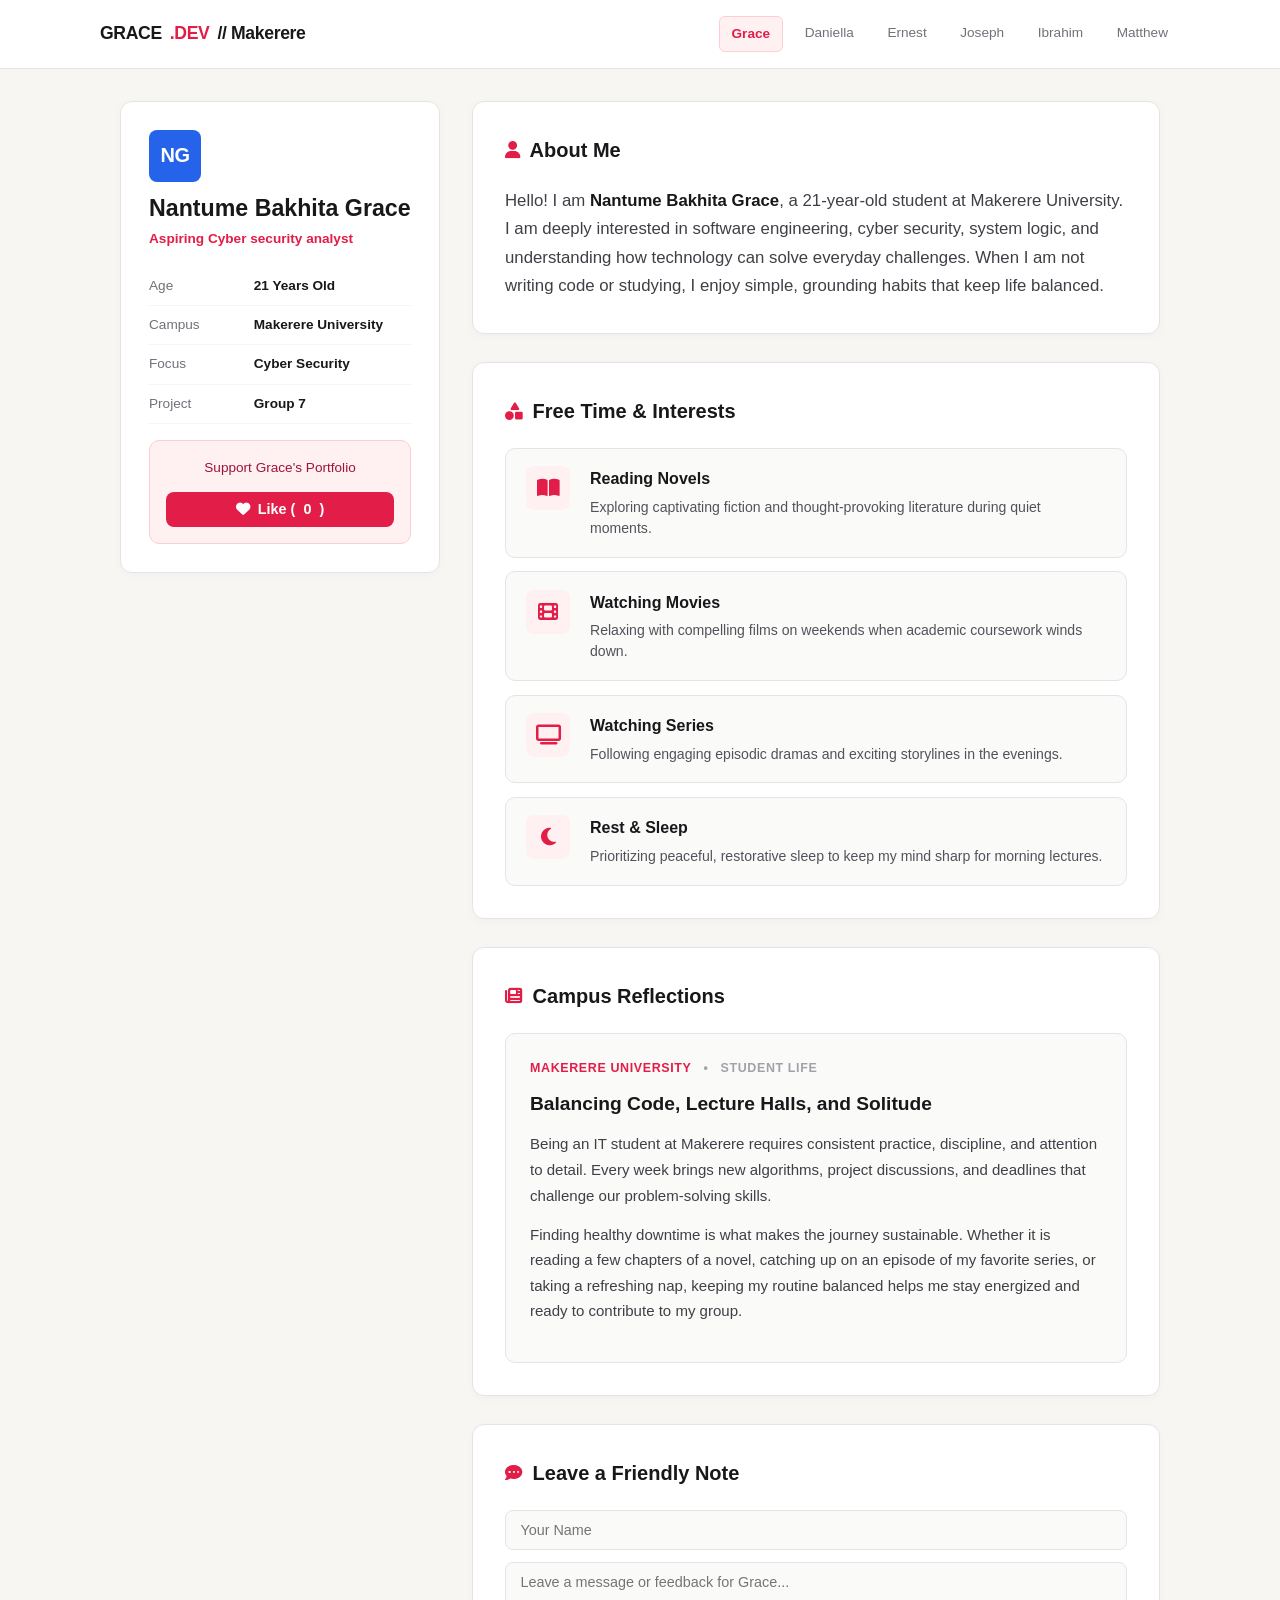
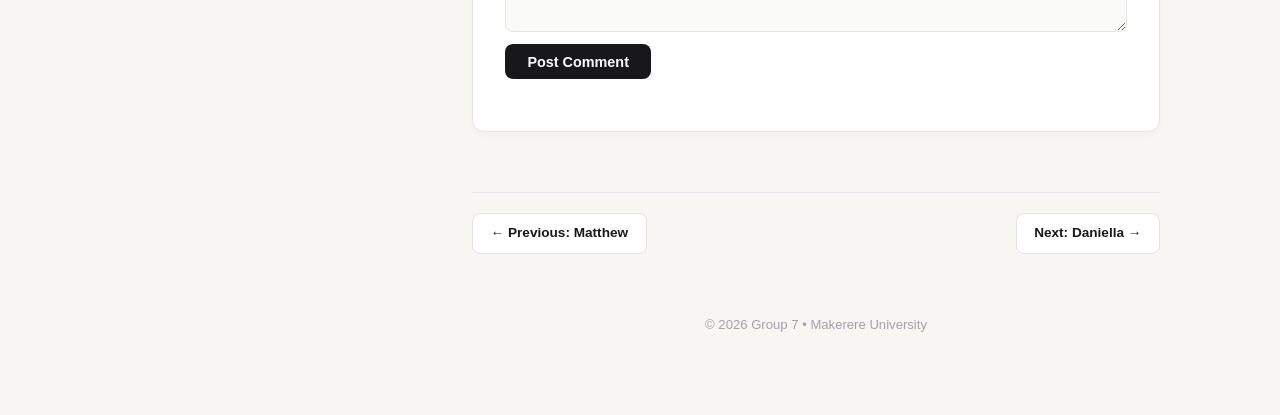
==== commit 738df816: "Theme Joseph as Premier League player profile and Ibrahim as NBA official player profile with zero b" ====
--- a/index.html
+++ b/index.html
@@ -35,6 +35,7 @@
     <!-- Left Column: Sticky Profile Card & Quick Info -->
     <aside class="grace-sidebar">
       <div class="grace-sidebar-card">
+        <div class="grace-initials-badge">NG</div>
         <h1>Nantume Bakhita Grace</h1>
         <div class="grace-title-tag">Aspiring Cyber security analyst</div>
 
--- a/css/bakhita.css
+++ b/css/bakhita.css
@@ -125,6 +125,21 @@
   margin-bottom: 1.25rem;
 }
 
+.grace-initials-badge {
+  width: 52px;
+  height: 52px;
+  background: #2563eb;
+  color: #ffffff;
+  border-radius: 8px;
+  display: flex;
+  align-items: center;
+  justify-content: center;
+  font-size: 1.25rem;
+  font-weight: 800;
+  letter-spacing: -0.5px;
+  margin-bottom: 0.8rem;
+}
+
 .grace-sidebar-card h1 {
   font-size: 1.45rem;
   font-weight: 800;
